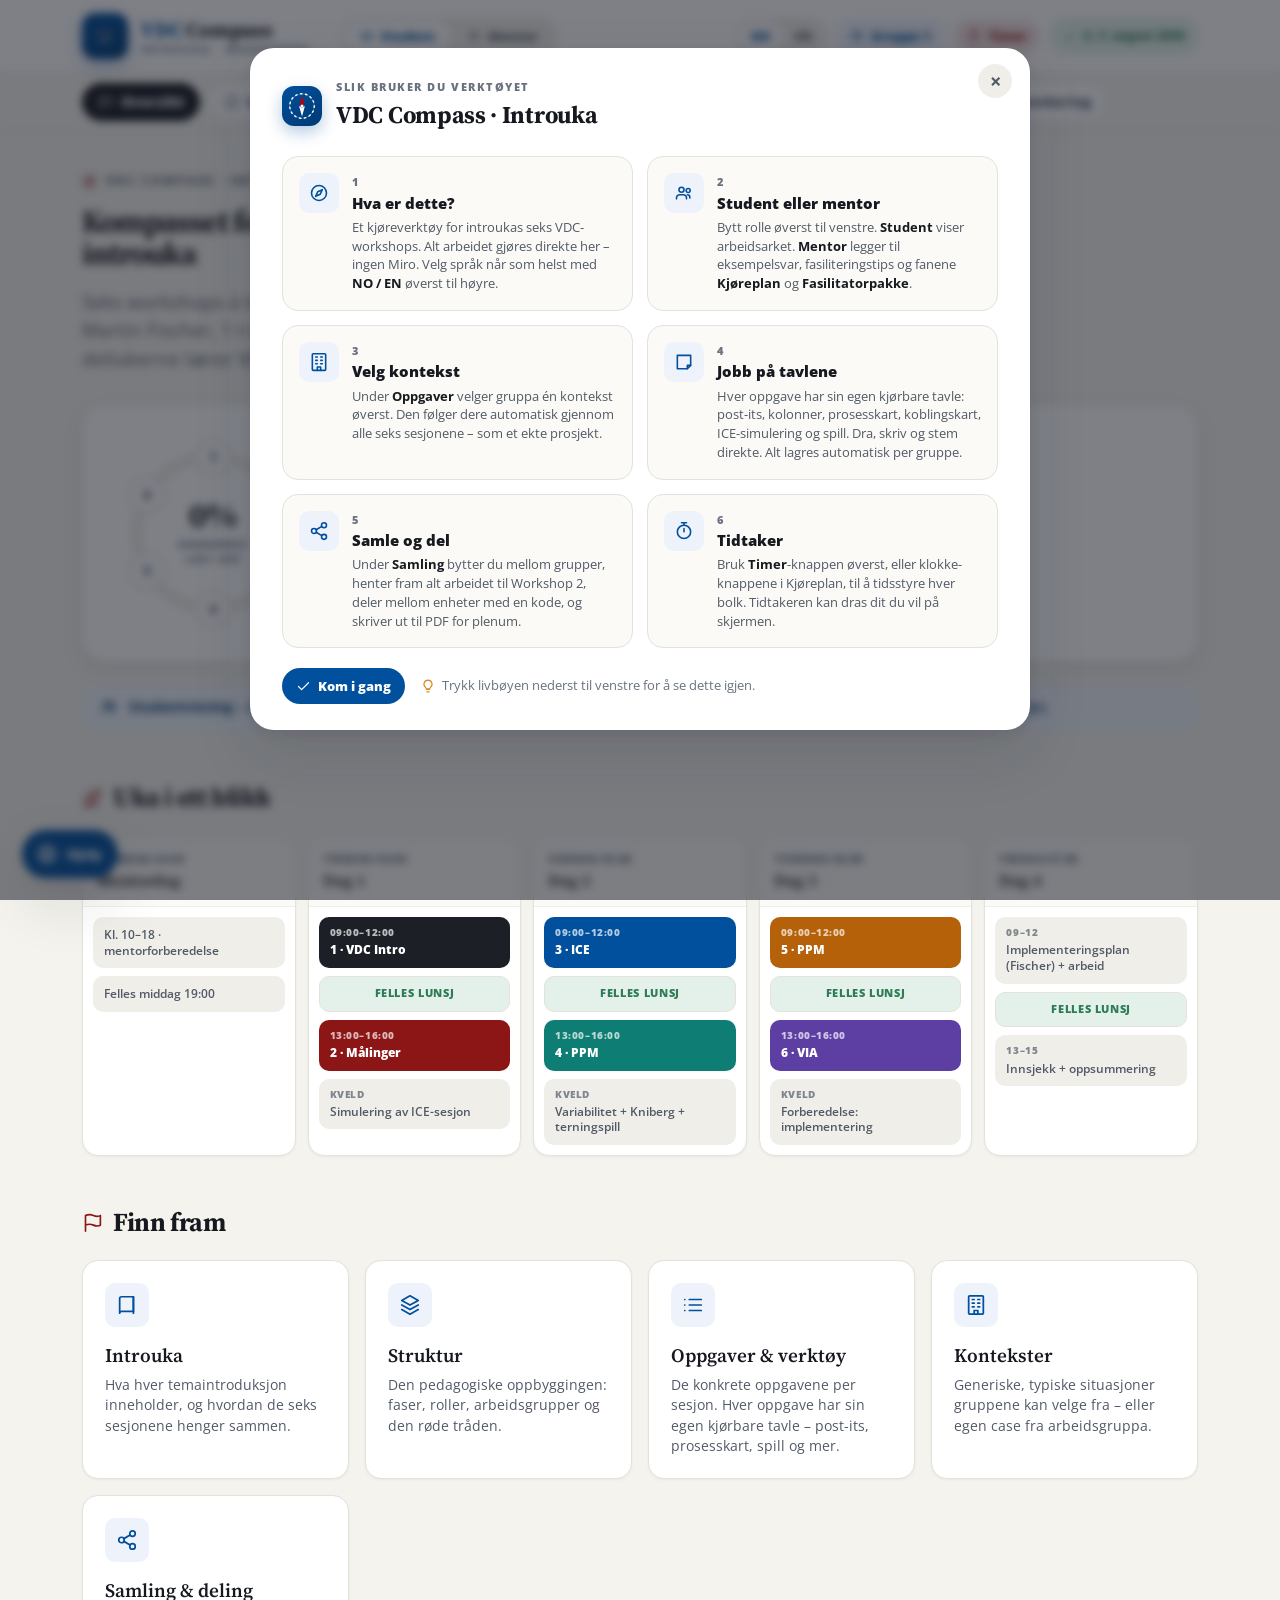
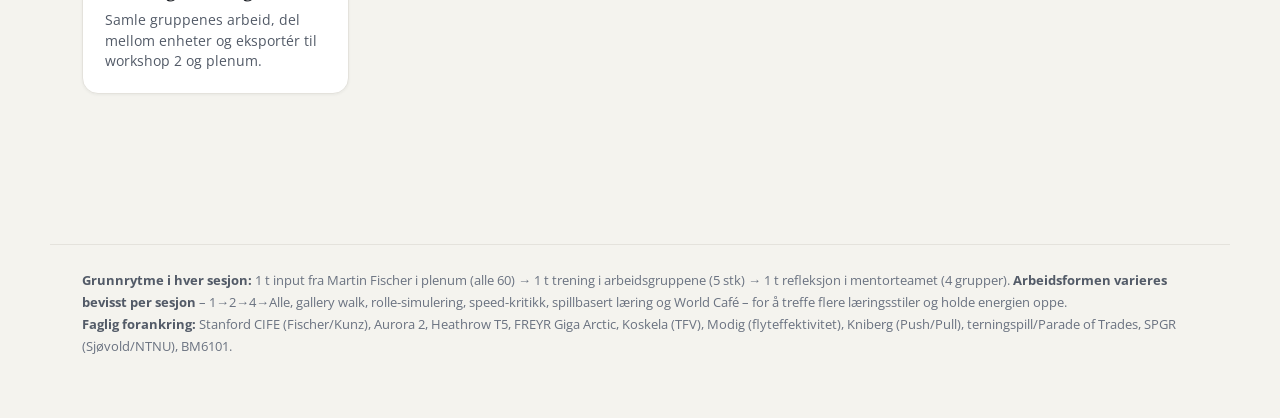
==== index.html @ f6011f7f "Add files via upload" ====
<!DOCTYPE html>
<html lang="no">
<head>
<meta charset="UTF-8">
<meta name="viewport" content="width=device-width, initial-scale=1.0">
<title>VDC Compass · Introuka – Workshops</title>
<link rel="preconnect" href="https://fonts.googleapis.com">
<link rel="preconnect" href="https://fonts.gstatic.com" crossorigin>
<link href="https://fonts.googleapis.com/css2?family=Source+Serif+4:opsz,wght@8..60,400;8..60,500;8..60,600;8..60,700&family=Open+Sans:wght@400;600;700;800&display=swap" rel="stylesheet">
<style>
:root{
  --ntnu:#00509E; --ntnu-dark:#003a73; --ntnu-soft:#eef3fb; --ntnu-line:#cfdaf1;
  --cardinal:#8C1515; --cardinal-dark:#631212; --red:#B1040E; --cardinal-soft:#f3e3e3; --cardinal-line:#e3cccc;
  --ink:#16191f; --ink-2:#525a67; --muted:#6a7280; --faint:#aab0bb;
  --bg:#f4f3ee; --card:#ffffff; --cloud:#fbfaf7; --line:#e4e2dc; --line-2:#efeee9; --hover:#f1efe9;
  --green:#2e7d57; --green-soft:#e3f1ea; --yellow:#d98a1f; --yellow-soft:#fbeed6;
  --d1:#6096d0; --d2:#ef8114; --d3:#3cbfbe; --d4:#f7d019; --d5:#b01b81; --d6:#482776;
  --serif:'Source Serif 4',Georgia,serif; --sans:'Open Sans',-apple-system,BlinkMacSystemFont,'Segoe UI',Roboto,sans-serif;
  --r:10px; --r-lg:16px; --r-xl:24px;
  --shadow:0 1px 3px rgba(28,31,38,.04),0 8px 24px rgba(28,31,38,.06);
  --shadow-sm:0 1px 3px rgba(28,31,38,.05);
  --shadow-lg:0 4px 12px rgba(28,31,38,.08),0 24px 60px rgba(28,31,38,.12);
  --ease:cubic-bezier(.22,.61,.36,1);
}
*{box-sizing:border-box;margin:0;padding:0}
html{background:#f4f3ee}
body{font-family:var(--sans);color:var(--ink);background:var(--bg);font-size:15.5px;line-height:1.6;-webkit-font-smoothing:antialiased}
body.noscroll{overflow:hidden}
svg{width:16px;height:16px;flex-shrink:0}
button{font-family:inherit;cursor:pointer;border:none;background:none}
button:focus-visible,a:focus-visible{outline:2.5px solid var(--ntnu);outline-offset:2px;border-radius:6px}
.tnum{font-variant-numeric:tabular-nums}

/* ---------- reveal motion ---------- */
.reveal{opacity:0;transform:translateY(16px);transition:opacity .6s var(--ease),transform .6s var(--ease)}
.reveal.in{opacity:1;transform:none}
@media(prefers-reduced-motion:reduce){.reveal{opacity:1;transform:none;transition:none}}

/* ---------- top bar ---------- */
.top{position:sticky;top:0;z-index:60;background:rgba(255,255,255,.9);backdrop-filter:blur(12px);border-bottom:1px solid var(--line)}
.top-in{max-width:1180px;margin:0 auto;padding:13px 32px;display:flex;align-items:center;gap:13px}
.cmark{width:46px;height:46px;border-radius:13px;background:linear-gradient(150deg,#00509E,#003a73);display:grid;place-items:center;flex-shrink:0;box-shadow:0 6px 16px rgba(0,80,158,.32)}
.cmark-svg .cmark-ring{transform-origin:24px 24px;animation:cring 32s linear infinite}
.cmark-svg .cmark-needle{transform-origin:24px 24px;animation:cneedle 7s var(--ease) infinite}
@keyframes cring{to{transform:rotate(360deg)}}
@keyframes cneedle{0%,100%{transform:rotate(-8deg)}50%{transform:rotate(8deg)}}
@media(prefers-reduced-motion:reduce){.cmark-svg *{animation:none!important}}
.nm{display:flex;flex-direction:column;line-height:1}
.nm .wm{font-family:var(--serif);font-size:21px;font-weight:700;letter-spacing:-.01em}
.nm .wm b{color:var(--ntnu)}
.nm small{font-family:var(--sans);font-size:10px;letter-spacing:2px;color:var(--muted);font-weight:800;margin-top:4px}
.rolesw{margin-left:18px;display:flex;background:var(--line-2);border-radius:999px;padding:3px}
.rolesw button{font-size:12.5px;font-weight:800;color:var(--ink-2);padding:8px 16px;border-radius:999px;display:flex;align-items:center;gap:7px;transition:.16s var(--ease)}
.rolesw button svg{width:14px;height:14px}
.rolesw button.on{background:var(--card);box-shadow:var(--shadow-sm)}
.rolesw button.on[data-r="student"]{color:var(--ntnu)}
.rolesw button.on[data-r="mentor"]{color:var(--cardinal)}
.topright{margin-left:auto;display:flex;align-items:center;gap:10px}
.gid{display:flex;align-items:center;gap:7px;font-size:12.5px;font-weight:800;color:var(--ntnu);background:var(--ntnu-soft);padding:8px 13px;border-radius:999px;cursor:pointer;transition:.15s}
.gid:hover{background:#e2ebf8}
.gid svg{width:14px;height:14px}
.tbtn{display:flex;align-items:center;gap:7px;font-size:12.5px;font-weight:800;color:var(--cardinal);background:var(--cardinal-soft);padding:8px 13px;border-radius:999px;transition:.15s}
.tbtn:hover{background:#efd9d9}
.tbtn svg{width:14px;height:14px}
.badge{display:flex;align-items:center;gap:7px;background:var(--green-soft);color:var(--green);font-size:12px;font-weight:800;padding:8px 13px;border-radius:999px}
.badge svg{width:13px;height:13px}
@media(max-width:760px){.nm small{display:none}.badge{display:none}}

.tabs{position:sticky;top:72px;z-index:55;background:rgba(244,243,238,.94);backdrop-filter:blur(8px);border-bottom:1px solid var(--line)}
.tabs-in{max-width:1180px;margin:0 auto;padding:10px 32px;display:flex;gap:8px;overflow-x:auto;scrollbar-width:none}
.tabs-in::-webkit-scrollbar{display:none}
.tab{flex-shrink:0;display:flex;align-items:center;gap:8px;padding:9px 15px;border-radius:999px;font-size:13.5px;font-weight:800;color:var(--ink-2);border:1.5px solid var(--line);background:var(--card);transition:.18s var(--ease);white-space:nowrap}
.tab svg{width:15px;height:15px}
.tab:hover{border-color:var(--ntnu-line);transform:translateY(-1px)}
.tab.on{background:var(--ink);color:#fff;border-color:var(--ink)}

.wrap{max-width:1180px;margin:0 auto;padding:40px 32px 110px}
.eyebrow{display:flex;align-items:center;gap:9px;font-size:11.5px;letter-spacing:.16em;font-weight:800;color:var(--muted);text-transform:uppercase;margin-bottom:16px}
.eyebrow svg{width:15px;height:15px;color:var(--cardinal)}
h1{font-family:var(--serif);font-size:clamp(2.4rem,1.3rem+3.4vw,3.9rem);font-weight:700;line-height:1.02;letter-spacing:-.03em;margin-bottom:16px}
.lead{font-size:18.5px;color:var(--ink-2);max-width:820px;line-height:1.55}
.lead b{color:var(--ink)}
h2.sec{font-family:var(--serif);font-size:26px;font-weight:700;letter-spacing:-.4px;margin:46px 0 16px;display:flex;align-items:center;gap:10px}
h2.sec svg{width:21px;height:21px;color:var(--cardinal)}

/* ---------- hero + journey compass ---------- */
.hero{position:relative}
.hero h1{margin-bottom:18px}
.journey-c{display:grid;grid-template-columns:200px 1fr;gap:32px;align-items:center;margin-top:30px;background:var(--card);border:1px solid var(--line);border-radius:var(--r-xl);padding:28px 30px;box-shadow:var(--shadow)}
.jc-ring{position:relative;width:200px;height:200px}
.jc-svg{width:200px;height:200px;transform:rotate(-90deg)}
.jc-track{fill:none;stroke:var(--line-2);stroke-width:6}
.jc-prog{fill:none;stroke:var(--green);stroke-width:6;stroke-linecap:round;transition:stroke-dashoffset 1s var(--ease)}
.jc-core{position:absolute;inset:0;display:grid;place-content:center;text-align:center}
.jc-pct{font-family:var(--serif);font-size:34px;font-weight:700;line-height:1;color:var(--ink)}
.jc-lbl{font-size:9.5px;font-weight:800;letter-spacing:.1em;text-transform:uppercase;color:var(--muted);margin-top:5px}
.jc-pt{position:absolute;width:38px;height:38px;border-radius:50%;transform:translate(-50%,-50%);background:var(--card);border:2.5px solid var(--line);display:grid;place-items:center;font-weight:800;font-size:14px;color:var(--muted);transition:.2s var(--ease)}
.jc-pt:hover{transform:translate(-50%,-50%) scale(1.12)}
.jc-pt.started{border-color:var(--cc);color:var(--cc)}
.jc-pt.done{background:var(--cc);border-color:var(--cc);color:#fff;box-shadow:0 4px 12px color-mix(in srgb,var(--cc) 40%,transparent)}
.jc-side .jc-h{font-family:var(--serif);font-size:21px;font-weight:700;margin-bottom:7px}
.jc-side p{font-size:14.5px;color:var(--ink-2);line-height:1.5;max-width:460px}
.jc-leg{display:flex;align-items:center;gap:8px;flex-wrap:wrap;margin-top:14px;font-size:12px;font-weight:700;color:var(--muted)}
.jc-leg .lg{width:13px;height:13px;border-radius:50%;border:2px solid var(--line);display:inline-block;margin-right:-2px}
.jc-leg .lg.done{background:var(--green);border-color:var(--green)}
.jc-leg .lg.started{border-color:var(--ntnu)}
@media(max-width:680px){.journey-c{grid-template-columns:1fr;justify-items:center;text-align:center}.jc-side p{margin:0 auto}.jc-leg{justify-content:center}}

/* ---------- role bar / week / dims (ported) ---------- */
.rolebar{display:flex;align-items:center;gap:11px;border-radius:var(--r-lg);padding:13px 18px;margin:22px 0 6px;font-size:13.5px;font-weight:600}
.rolebar.student{background:var(--ntnu-soft);color:var(--ntnu-dark)}
.rolebar.mentor{background:var(--cardinal-soft);color:var(--cardinal-dark)}
.rolebar svg{width:18px;height:18px;flex-shrink:0}
.week{display:grid;grid-template-columns:repeat(5,1fr);gap:12px;margin:18px 0 8px}
.day{background:var(--card);border:1px solid var(--line);border-radius:var(--r-lg);overflow:hidden;box-shadow:var(--shadow-sm);display:flex;flex-direction:column}
.day .dh{padding:12px 14px;border-bottom:1px solid var(--line-2);background:var(--cloud)}
.day .dh .dd{font-size:11px;font-weight:800;color:var(--muted);letter-spacing:.04em}
.day .dh .dn{font-family:var(--serif);font-size:16px;font-weight:600;margin-top:1px}
.day .slots{padding:10px;display:flex;flex-direction:column;gap:8px;flex:1}
.slot{border-radius:var(--r);padding:10px 11px;font-size:12px;font-weight:600;line-height:1.3;border:1px solid var(--line);background:#fff;color:var(--ink-2)}
.slot .st{font-size:9.5px;font-weight:800;letter-spacing:.06em;text-transform:uppercase;opacity:.7;margin-bottom:3px}
.slot.ws{cursor:pointer;color:#fff;border:none;transition:.18s var(--ease);font-weight:800}
.slot.ws:hover{transform:translateY(-3px) scale(1.02);box-shadow:var(--shadow)}
.slot.lunch{background:var(--green-soft);color:var(--green);text-align:center;font-weight:800;font-size:10.5px;letter-spacing:.06em}
.slot.muted2{background:var(--line-2);color:var(--ink-2);border:none}
.dims{display:grid;grid-template-columns:repeat(auto-fit,minmax(220px,1fr));gap:16px}
.dim{background:var(--card);border:1px solid var(--line);border-radius:var(--r-lg);padding:22px;box-shadow:var(--shadow-sm);cursor:pointer;transition:.18s var(--ease)}
.dim:hover{transform:translateY(-4px);box-shadow:var(--shadow);border-color:var(--ntnu-line)}
.dim .di{width:44px;height:44px;border-radius:var(--r);background:var(--ntnu-soft);color:var(--ntnu);display:grid;place-items:center;margin-bottom:13px;transition:.18s var(--ease)}
.dim:hover .di{transform:scale(1.08) rotate(-4deg)}
.dim .di svg{width:22px;height:22px}
.dim h3{font-family:var(--serif);font-size:19px;font-weight:600;margin-bottom:5px}
.dim p{font-size:13.5px;color:var(--ink-2);line-height:1.5}

/* ---------- session pills ---------- */
.subnav{display:flex;gap:8px;flex-wrap:wrap;margin:18px 0 26px}
.spill{display:flex;align-items:center;gap:8px;padding:9px 14px;border-radius:999px;font-size:13px;font-weight:800;border:1.5px solid var(--line);background:var(--card);color:var(--ink-2);transition:.16s var(--ease)}
.spill:hover{transform:translateY(-2px);border-color:var(--ntnu-line)}
.spill .d{width:9px;height:9px;border-radius:50%}
.spill.on{color:#fff;border-color:transparent}

/* ---------- anatomy / phases ---------- */
.anat{background:var(--card);border:1px solid var(--line);border-radius:var(--r-xl);padding:26px 28px;box-shadow:var(--shadow-sm);margin-top:14px}
.anat h3{font-family:var(--serif);font-size:21px;font-weight:700;margin-bottom:4px}
.anat .sub{font-size:14px;color:var(--ink-2);margin-bottom:22px}
.phases{display:grid;grid-template-columns:repeat(3,1fr);gap:16px}
.phase{border-radius:var(--r-lg);padding:18px;border:1px solid var(--line);transition:.18s var(--ease)}
.phase:hover{transform:translateY(-3px);box-shadow:var(--shadow)}
.phase.p1{background:#fbf7f7;border-color:var(--cardinal-soft)} .phase.p2{background:var(--ntnu-soft);border-color:var(--ntnu-line)} .phase.p3{background:var(--green-soft);border-color:#c4e3d3}
.phase .pi{width:40px;height:40px;border-radius:var(--r);display:grid;place-items:center;color:#fff;margin-bottom:12px}
.phase.p1 .pi{background:var(--cardinal)} .phase.p2 .pi{background:var(--ntnu)} .phase.p3 .pi{background:var(--green)}
.phase .pi svg{width:20px;height:20px}
.phase .pt{font-size:10px;font-weight:800;letter-spacing:.1em;text-transform:uppercase;color:var(--muted)}
.phase h4{font-family:var(--serif);font-size:18px;font-weight:600;margin:2px 0 6px}
.phase p{font-size:13px;color:var(--ink-2);line-height:1.5}

/* ---------- generic block ---------- */
.block{background:var(--card);border:1px solid var(--line);border-radius:var(--r-lg);box-shadow:var(--shadow-sm);margin:16px 0;overflow:hidden}
.block.full{overflow:visible}
.bh{display:flex;align-items:center;gap:13px;padding:16px 22px;border-bottom:1px solid var(--line-2);flex-wrap:wrap}
.bh .bi{width:40px;height:40px;border-radius:var(--r);display:grid;place-items:center;color:#fff;flex-shrink:0}
.bh .bi svg{width:20px;height:20px}
.bh .bhtxt{flex:1;min-width:0}
.bh .phase-lbl{font-size:10.5px;font-weight:800;letter-spacing:.1em;text-transform:uppercase;color:var(--muted)}
.bh h3{font-family:var(--serif);font-size:19px;font-weight:600}
.bh .time{margin-left:auto;font-size:12.5px;font-weight:800;color:var(--ink-2);background:var(--line-2);padding:7px 13px;border-radius:999px;white-space:normal;flex-shrink:0}
.bb{padding:22px}
.bb h5{font-size:13px;font-weight:800;color:var(--ink);text-transform:uppercase;letter-spacing:.04em;margin:18px 0 8px;display:flex;align-items:center;gap:7px}
.bb h5:first-child{margin-top:0}
.bb h5 svg{width:14px;height:14px;color:var(--cardinal)}
.bb p{font-size:14.5px;color:var(--ink-2);margin:6px 0}
.bb ul{list-style:none;margin:6px 0}
.bb li{font-size:14.5px;color:var(--ink-2);padding:6px 0 6px 26px;position:relative;line-height:1.5}
.bb li::before{content:"";position:absolute;left:4px;top:13px;width:7px;height:7px;border-radius:50%;background:var(--ntnu-line)}
.bb li.chk::before{content:"✓";left:2px;top:5px;width:auto;height:auto;background:none;color:var(--green);font-weight:800;font-size:13px}
.bb li.q::before{content:"?";left:2px;top:5px;width:auto;height:auto;background:none;color:var(--cardinal);font-weight:800;font-size:13px}
.goal{display:flex;gap:14px;border-radius:var(--r-lg);padding:18px 22px;margin:18px 0;color:#fff}
.goal .gi{flex-shrink:0;width:24px;height:24px}
.goal .gl{font-size:11px;font-weight:800;letter-spacing:.12em;text-transform:uppercase;opacity:.85;color:#fff}
.goal p{font-size:16px;font-weight:600;line-height:1.45;margin-top:3px;color:#fff !important}
.awareness{background:var(--cloud);border:1px solid var(--line);border-left:3px solid var(--green);border-radius:var(--r);padding:13px 15px;margin-top:14px;font-size:14px;color:var(--ink-2)}
.awareness b{color:var(--green)}
.awareness-big{padding:18px 20px;font-size:15px}
.awctrl{margin-top:13px}
.awbtn{display:inline-flex;align-items:center;gap:8px;font-size:13.5px;font-weight:800;padding:11px 18px;border-radius:999px;background:var(--ink);color:#fff;transition:.18s var(--ease)}
.awbtn svg{width:16px;height:16px}
.awbtn:hover{transform:translateY(-2px);box-shadow:var(--shadow)}
.awbtn.on{background:var(--green)}
.takeaway{display:flex;gap:15px;align-items:center;background:var(--ink);color:#fff;border-radius:var(--r-lg);padding:18px 22px;margin:18px 0}
.takeaway .ti{width:44px;height:44px;border-radius:50%;background:rgba(255,255,255,.15);display:grid;place-items:center;flex-shrink:0}
.takeaway .ti svg{width:22px;height:22px}
.takeaway .tl{font-size:10.5px;font-weight:800;letter-spacing:.12em;text-transform:uppercase;opacity:.7}
.takeaway p{font-size:15.5px;font-weight:600;margin-top:2px}

/* ---------- oppgave cards ---------- */
.wsh{font-size:13px;font-weight:800;text-transform:uppercase;letter-spacing:.04em;color:var(--ink);margin:30px 0 14px;display:flex;align-items:center;gap:8px}
.wsh svg{color:var(--cardinal)}
.wsh-sub{font-weight:700;color:var(--muted);text-transform:none;letter-spacing:0;font-size:12.5px}
.opg{border:1px solid var(--line);border-radius:var(--r-lg);margin:14px 0;overflow:hidden;background:var(--card);box-shadow:var(--shadow-sm)}
.opg .oh{display:flex;gap:13px;align-items:flex-start;padding:18px 20px}
.opg .oh>.on{width:32px;height:32px;border-radius:9px;display:grid;place-items:center;color:#fff;font-family:var(--serif);font-weight:700;font-size:16px;flex-shrink:0}
.opg .oq{font-size:15.5px;color:var(--ink);font-weight:600;line-height:1.5}
.otype{display:inline-flex;align-items:center;gap:6px;font-size:10px;font-weight:800;letter-spacing:.06em;text-transform:uppercase;padding:4px 9px;border-radius:6px;margin-bottom:7px}
.otype.praktisk{background:var(--green-soft);color:var(--green)}
.otype.refleksjon{background:var(--ntnu-soft);color:var(--ntnu)}
.otype.analyse{background:var(--cardinal-soft);color:var(--cardinal)}
.how{margin:0 20px 14px;font-size:13.5px;color:var(--ink-2);background:var(--cloud);border:1px solid var(--line);border-radius:var(--r);padding:11px 14px;line-height:1.5}
.how b{color:var(--ink)}
.ctx-chip{display:inline-flex;align-items:center;gap:6px;font-size:11px;font-weight:800;color:var(--ntnu);background:var(--ntnu-soft);padding:4px 11px;border-radius:999px;margin:0 0 9px}
.ctx-chip svg{width:12px;height:12px}
.svar{margin:0 20px 16px;background:var(--green-soft);border:1px solid #c4e3d3;border-radius:var(--r);padding:13px 15px}
.svar .sl{display:flex;align-items:center;gap:7px;font-size:10.5px;font-weight:800;letter-spacing:.06em;text-transform:uppercase;color:var(--green);margin-bottom:7px}
.svar .sl svg{width:14px;height:14px}
.svar p,.svar li{font-size:13.5px;color:var(--ink-2);line-height:1.5}
.svar ul{list-style:none;margin:4px 0}
.svar li{padding:3px 0 3px 16px;position:relative}
.svar li::before{content:"–";position:absolute;left:0;color:var(--green);font-weight:700}
.afield{margin:0 20px 16px}
.afield .al{font-size:11px;font-weight:800;color:var(--muted);text-transform:uppercase;letter-spacing:.04em;margin-bottom:6px;display:flex;align-items:center;gap:6px}
.afield .al svg{width:13px;height:13px;color:var(--ntnu)}
.afield textarea{width:100%;min-height:64px;border:1.5px solid var(--line);border-radius:var(--r);padding:11px 13px;font-family:inherit;font-size:14px;color:var(--ink);background:#fffdf6;resize:vertical;line-height:1.5}
.afield textarea:focus{outline:none;border-color:var(--ntnu);background:#fff}

/* ---------- context selector ---------- */
.ctxbar{background:var(--card);border:1px solid var(--line);border-radius:var(--r-lg);padding:18px 20px;box-shadow:var(--shadow-sm);margin:8px 0 18px}
.ctxbar .cth{display:flex;align-items:center;gap:9px;font-weight:800;font-size:15px;margin-bottom:11px}
.ctxbar .cth svg{color:var(--ntnu)}
.ctxrow{display:flex;gap:10px;flex-wrap:wrap;align-items:center}
.ctxrow select,.ctxrow input{border:1.5px solid var(--line);border-radius:999px;padding:10px 16px;font-family:inherit;font-size:14px;color:var(--ink);background:#fff;font-weight:600;min-width:240px}
.ctxrow select:focus,.ctxrow input:focus{outline:none;border-color:var(--ntnu)}
.ctx-chosen{margin-top:13px;background:var(--ntnu-soft);border:1px solid var(--ntnu-line);border-radius:var(--r);padding:13px 15px;font-size:14px;color:var(--ink-2);line-height:1.5}
.ctx-chosen b{color:var(--ntnu-dark)}
.ctx-chosen .ct-tags{display:flex;gap:7px;margin-top:6px}
.ctx-chosen .ct-tags span{font-size:10.5px;font-weight:800;text-transform:uppercase;letter-spacing:.04em;padding:3px 9px;border-radius:6px;background:#fff;color:var(--ntnu)}
.ctx-none{font-size:13px;color:var(--muted);margin-top:11px}

/* ====================================================
   TOOL WRAP + BOARDS
   ==================================================== */
.toolwrap{margin:0 20px 18px;border:1.5px solid var(--line);border-radius:var(--r-lg);overflow:hidden;background:linear-gradient(180deg,#fff,#fcfbf8)}
.toolwrap.full{position:fixed;inset:16px;z-index:200;margin:0;box-shadow:var(--shadow-lg);display:flex;flex-direction:column;background:#fff}
.toolwrap.full .tool-stage{flex:1;overflow:auto}
.tool-head{display:flex;align-items:center;gap:10px;padding:11px 14px;background:var(--cloud);border-bottom:1px solid var(--line)}
.tool-title{display:flex;align-items:center;gap:8px;font-weight:800;font-size:14px}
.tool-title svg{width:16px;height:16px;color:var(--ntnu)}
.tool-kind{display:inline-flex;align-items:center;gap:5px;font-size:10px;font-weight:800;letter-spacing:.04em;text-transform:uppercase;color:var(--ink-2);background:var(--line-2);padding:4px 9px;border-radius:6px}
.tool-kind svg{width:12px;height:12px}
.tool-shared{display:inline-flex;align-items:center;gap:5px;font-size:10px;font-weight:800;color:var(--ntnu);background:var(--ntnu-soft);padding:4px 9px;border-radius:6px}
.tool-shared svg{width:11px;height:11px}
.tool-exp{margin-left:auto;width:32px;height:32px;border-radius:8px;background:#fff;border:1.5px solid var(--line);display:grid;place-items:center;color:var(--ink-2);transition:.15s}
.tool-exp+.tool-exp{margin-left:6px}
.tool-exp:hover{border-color:var(--ntnu-line);color:var(--ntnu)}
.tool-exp svg{width:15px;height:15px}
.tool-prompt{display:flex;gap:9px;padding:11px 16px;font-size:13px;color:var(--ink-2);background:#fffdf3;border-bottom:1px solid var(--line-2);line-height:1.45}
.tool-prompt svg{width:15px;height:15px;color:var(--yellow);flex-shrink:0;margin-top:1px}
.tool-stage{padding:14px}

/* shared board bar */
.bbar{display:flex;align-items:center;gap:8px;flex-wrap:wrap;margin-bottom:12px}
.bbtn{display:inline-flex;align-items:center;gap:7px;font-size:13px;font-weight:800;padding:9px 14px;border-radius:999px;background:var(--ntnu);color:#fff;transition:.16s var(--ease);text-decoration:none}
.bbtn:hover{background:var(--ntnu-dark);transform:translateY(-1px)}
.bbtn svg{width:15px;height:15px}
.bbtn.ghost{background:#fff;border:1.5px solid var(--line);color:var(--ink-2)}
.bbtn.ghost:hover{border-color:var(--ntnu-line);color:var(--ntnu);background:#fff}
.bbtn.band{background:#fff;border:1.5px solid var(--cc);color:var(--cc)}
.bbtn.band:hover{background:var(--cc);color:#fff}
.swrow{display:flex;gap:7px;margin-left:4px}
.sw{width:24px;height:24px;border-radius:50%;border:2px solid #fff;box-shadow:0 0 0 1px var(--line);cursor:pointer;transition:.12s}
.sw:hover{transform:scale(1.12)}
.sw.on{box-shadow:0 0 0 2.5px var(--ink)}
.palh{font-size:12px;font-weight:800;color:var(--muted);text-transform:uppercase;letter-spacing:.04em}

/* free canvas */
.canvas{position:relative;height:400px;background:#eceae2;background-image:radial-gradient(rgba(0,0,0,.07) 1px,transparent 1px);background-size:22px 22px;border:1px solid var(--line);border-radius:var(--r);overflow:hidden;touch-action:none}
.canvas.voting{cursor:cell}
.chint{position:absolute;inset:0;display:grid;place-items:center;color:var(--muted);font-size:13.5px;text-align:center;padding:24px;pointer-events:none}
.pnote{position:absolute;width:150px;min-height:108px;border-radius:4px;box-shadow:0 6px 16px rgba(0,0,0,.16);transition:box-shadow .15s}
.pnote.dragging{box-shadow:0 14px 30px rgba(0,0,0,.26);z-index:50}
.pnote .ph{display:flex;align-items:center;gap:6px;padding:5px 8px;cursor:grab;color:rgba(0,0,0,.38)}
.pnote .ph:active{cursor:grabbing}
.pnote .grip{font-size:13px;letter-spacing:1px}
.pnote .vbadge{margin-left:auto;min-width:20px;height:20px;border-radius:999px;background:rgba(0,0,0,.12);display:grid;place-items:center;font-size:11px;font-weight:800;color:rgba(0,0,0,.6);padding:0 6px}
.pnote .del{cursor:pointer;font-size:16px;font-weight:800;line-height:1}
.pnote .del:hover{color:rgba(0,0,0,.8)}
.pnote .pt{padding:2px 12px 14px;min-height:66px;outline:none;font-size:13.5px;line-height:1.4;color:#2c2a1f;font-weight:600}

/* columns */
.cols{display:flex;gap:12px;overflow-x:auto;padding-bottom:6px;min-height:260px}
.col{flex:1;min-width:180px;background:var(--cloud);border:1px solid var(--line);border-radius:var(--r);display:flex;flex-direction:column}
.colh{display:flex;align-items:center;gap:8px;padding:11px 13px;border-bottom:2px solid var(--cc);border-radius:var(--r) var(--r) 0 0;background:#fff}
.colh .cdot{width:10px;height:10px;border-radius:50%;background:var(--cc);flex-shrink:0}
.colh .ctitle{flex:1;font-weight:800;font-size:14px;outline:none;color:var(--ink)}
.colh .coldel{cursor:pointer;color:var(--faint);font-weight:800;font-size:16px}
.colh .coldel:hover{color:var(--cardinal)}
.colbody{flex:1;padding:10px;display:flex;flex-direction:column;gap:8px;min-height:80px;transition:background .15s}
.colbody.over{background:color-mix(in srgb,var(--cc) 10%,transparent)}
.ccard{display:flex;align-items:flex-start;gap:6px;padding:9px 10px;border-radius:7px;box-shadow:0 2px 6px rgba(0,0,0,.1);font-size:13px;font-weight:600;color:#2c2a1f}
.ccard.lifting{opacity:.4}
.ccard .cgrip{cursor:grab;color:rgba(0,0,0,.35);font-size:12px;padding-top:1px}
.ccard .cct{flex:1;outline:none;line-height:1.35}
.ccard .cdel{cursor:pointer;color:rgba(0,0,0,.35);font-weight:800}
.ccard .cdel:hover{color:rgba(0,0,0,.7)}
.ghostcard{position:fixed;z-index:300;pointer-events:none;box-shadow:0 14px 30px rgba(0,0,0,.3);opacity:.95}
.cardadd{margin:0 10px 10px;display:flex;align-items:center;justify-content:center;gap:5px;font-size:12px;font-weight:800;color:var(--ink-2);background:#fff;border:1.5px dashed var(--line);border-radius:7px;padding:8px;transition:.14s}
.cardadd:hover{border-color:var(--cc);color:var(--cc)}
.cardadd svg{width:13px;height:13px}

/* table */
.tblwrap{overflow-x:auto}
.gtbl{width:100%;border-collapse:collapse;font-size:13.5px}
.gtbl th{background:var(--ink);color:#fff;font-weight:800;font-size:12px;text-transform:uppercase;letter-spacing:.04em;padding:10px 12px;text-align:left;border:1px solid var(--ink)}
.gtbl th.rx{width:34px}
.gtbl td{border:1px solid var(--line);padding:10px 12px;vertical-align:top;outline:none;min-width:90px}
.gtbl td[contenteditable]:focus{background:#fffdf3;box-shadow:inset 0 0 0 2px var(--ntnu)}
.gtbl td.lockcell{background:var(--cloud);font-weight:800;color:var(--ink)}
.gtbl td.rx{text-align:center}
.rowdel{cursor:pointer;color:var(--faint);font-weight:800}
.rowdel:hover{color:var(--cardinal)}

/* swimlanes */
.swlanes{border:1px solid var(--line);border-radius:var(--r);overflow:hidden}
.swlane{display:flex;border-bottom:1px solid var(--line-2);min-height:74px}
.swlane:last-child{border-bottom:none}
.swlabel{width:110px;flex-shrink:0;background:var(--cloud);border-right:1px solid var(--line);display:flex;align-items:center;padding:0 13px;font-weight:800;font-size:13px;color:var(--ink)}
.swtrack{flex:1;position:relative;background-image:linear-gradient(90deg,rgba(0,0,0,.025) 1px,transparent 1px);background-size:48px 48px;cursor:copy;min-width:340px}
.symbtn{display:inline-flex;align-items:center;gap:6px;font-size:12px;font-weight:700;padding:7px 11px;border-radius:8px;border:1.5px solid var(--line);background:#fff;color:var(--ink-2);transition:.14s}
.symbtn.on{border-color:var(--ink);color:var(--ink);background:var(--line-2)}
.symg{font-size:14px}
.sym-task{color:var(--ntnu)} .sym-queue{color:var(--yellow)} .sym-store{color:var(--green)}
.swsym{position:absolute;top:50%;transform:translateY(-50%);width:92px;min-height:46px;border-radius:7px;padding:6px 8px;background:#fff;box-shadow:0 3px 9px rgba(0,0,0,.13);border-left:4px solid var(--ntnu);cursor:grab;display:flex;flex-direction:column;gap:2px}
.swsym.dragging{cursor:grabbing;box-shadow:0 10px 22px rgba(0,0,0,.22);z-index:20}
.swsym.sym-task{border-left-color:var(--ntnu)} .swsym.sym-queue{border-left-color:var(--yellow);border-radius:7px 7px 7px 0} .swsym.sym-store{border-left-color:var(--green);border-radius:18px}
.swsym .swt{font-size:11.5px;font-weight:700;outline:none;color:var(--ink);line-height:1.25;min-height:14px}
.swsym .swt:empty:before{content:"skriv …";color:var(--faint)}
.swsym .swdel{position:absolute;top:-7px;right:-7px;width:18px;height:18px;border-radius:50%;background:#fff;box-shadow:0 1px 4px rgba(0,0,0,.2);display:grid;place-items:center;font-size:12px;font-weight:800;color:var(--ink-2);cursor:pointer}
.swsym .swdel:hover{color:var(--cardinal)}
.swhint{font-size:12.5px;color:var(--muted);margin-top:9px;text-align:center}

/* map */
.mapstage{position:relative;height:420px;background:#f3f1ea;background-image:radial-gradient(rgba(0,0,0,.06) 1px,transparent 1px);background-size:24px 24px;border:1px solid var(--line);border-radius:var(--r);overflow:hidden}
.mapstage.banded{background-image:none}
.mapsvg{position:absolute;inset:0;pointer-events:none}
.mapsvg .medge{pointer-events:stroke;cursor:pointer}
.maphint{position:absolute;left:0;right:0;top:46%;text-align:center;color:var(--muted);font-size:13px;padding:0 24px;pointer-events:none}
.bandrow{position:absolute;left:0;right:0;border-bottom:1px dashed var(--line);height:calc(100%/var(--bn));background:color-mix(in srgb,var(--cc) 6%,transparent)}
.bandrow:nth-child(1){top:0} .banded .bandrow{pointer-events:none}
.banded[style*="--bn:3"] .bandrow:nth-of-type(1){top:0}
.bandlbl{position:absolute;left:10px;top:8px;font-size:10.5px;font-weight:800;text-transform:uppercase;letter-spacing:.05em;color:var(--cc)}
.mnode{position:absolute;min-width:96px;max-width:150px;background:#fff;border:2px solid var(--ntnu);border-radius:999px;padding:8px 14px;box-shadow:0 4px 12px rgba(0,0,0,.12);cursor:grab;--cc:var(--ntnu)}
.mnode.dragging{cursor:grabbing;box-shadow:0 12px 26px rgba(0,0,0,.22);z-index:30}
.mnode.sel{box-shadow:0 0 0 3px color-mix(in srgb,var(--cc) 45%,transparent),0 4px 12px rgba(0,0,0,.12)}
.mnode .nt{outline:none;font-size:13px;font-weight:700;color:var(--ink);line-height:1.3;text-align:center;display:block;min-height:16px}
.mnode .nt:empty:before{content:"navn …";color:var(--faint);font-weight:600}
.mnode .ndel{position:absolute;top:-8px;right:-8px;width:19px;height:19px;border-radius:50%;background:#fff;box-shadow:0 1px 4px rgba(0,0,0,.22);display:grid;place-items:center;font-size:12px;font-weight:800;color:var(--ink-2);cursor:pointer}
.mnode .ndel:hover{color:var(--cardinal)}
.ecol{font-size:12px;font-weight:800;padding:6px 12px;border-radius:999px;border:1.5px solid var(--e);color:var(--e);background:#fff;display:inline-flex;align-items:center;gap:6px}
.ecol::before{content:"";width:14px;height:3px;border-radius:2px;background:var(--e)}
.ecol.on{background:var(--e);color:#fff}
.ecol.on::before{background:#fff}

/* scale */
.scalewrap{padding:8px 4px}
.scalerow{display:flex;gap:12px;align-items:flex-end;justify-content:center;min-height:160px}
.scalecol{display:flex;flex-direction:column;align-items:center;gap:8px;flex:1;max-width:90px}
.scalecol .dots{display:flex;flex-direction:column-reverse;gap:4px;align-items:center;min-height:90px;justify-content:flex-end;cursor:pointer}
.sdot{width:18px;height:18px;border-radius:50%;background:var(--ntnu);box-shadow:0 2px 5px rgba(0,80,158,.3);animation:pop .25s var(--ease)}
@keyframes pop{from{transform:scale(0)}to{transform:scale(1)}}
.scalebtn{width:46px;height:46px;border-radius:12px;border:1.5px solid var(--line);background:#fff;font-size:18px;font-weight:800;font-family:var(--serif);color:var(--ink);transition:.14s}
.scalebtn:hover{border-color:var(--ntnu);color:var(--ntnu);transform:translateY(-2px)}
.scalefoot{display:flex;align-items:center;justify-content:space-between;margin-top:14px;padding-top:12px;border-top:1px solid var(--line-2)}
.scaleavg{font-size:14px;color:var(--ink-2)} .scaleavg b{color:var(--ink);font-family:var(--serif)}

/* ice planner */
.iceflex{display:grid;grid-template-columns:1.3fr 1fr;gap:14px}
.icetable{position:relative;height:300px;background:#f3f1ea;border:1px solid var(--line);border-radius:var(--r);overflow:hidden}
.icetbl{position:absolute;left:50%;top:50%;transform:translate(-50%,-50%);width:150px;height:150px;border-radius:50%;background:linear-gradient(150deg,#fff,#eef3fb);border:2px solid var(--ntnu-line);display:grid;place-items:center;font-weight:800;color:var(--ntnu);box-shadow:inset 0 2px 10px rgba(0,0,0,.05)}
.icehint{position:absolute;left:0;right:0;bottom:12px;text-align:center;font-size:12px;color:var(--muted);pointer-events:none}
.placedrole{position:absolute;background:var(--ntnu);color:#fff;font-size:12px;font-weight:800;padding:7px 12px;border-radius:999px;cursor:grab;box-shadow:0 4px 10px rgba(0,80,158,.3);user-select:none}
.placedrole.floating{position:fixed;z-index:300;pointer-events:none}
.placedrole .prdel{margin-left:7px;cursor:pointer;opacity:.7}
.rolechip{display:inline-block;background:#fff;border:1.5px solid var(--ntnu-line);color:var(--ntnu);font-size:12px;font-weight:800;padding:6px 11px;border-radius:999px;cursor:grab;user-select:none;touch-action:none}
.rolechip:hover{background:var(--ntnu-soft)}
.icelists{display:flex;flex-direction:column;gap:12px}
.icelist{background:var(--cloud);border:1px solid var(--line);border-radius:var(--r);padding:12px 14px}
.icelh{display:flex;align-items:center;gap:7px;font-size:12px;font-weight:800;text-transform:uppercase;letter-spacing:.03em;color:var(--ink);margin-bottom:9px}
.icelh svg{width:14px;height:14px;color:var(--ntnu)}
.iceline{display:flex;align-items:flex-start;gap:8px;margin-bottom:6px}
.icebull{width:7px;height:7px;border-radius:50%;background:var(--ntnu-line);margin-top:8px;flex-shrink:0}
.icein{flex:1;outline:none;font-size:13.5px;color:var(--ink);border-bottom:1px dashed var(--line);padding:3px 0;min-height:18px}
.icein:empty:before{content:attr(data-ph);color:var(--faint)}
.icemore{margin-top:6px;font-size:12px;padding:6px 11px}
.icemore svg{width:12px;height:12px}
@media(max-width:680px){.iceflex{grid-template-columns:1fr}}

/* ====================================================
   GAMES
   ==================================================== */
.game{padding:2px}
.gbar{display:flex;align-items:center;gap:9px;flex-wrap:wrap;margin-bottom:14px}
.varToggle{display:inline-flex;align-items:center;gap:7px;font-size:12.5px;font-weight:700;color:var(--ink-2);margin-left:4px}
.dlesson{margin-top:14px;font-size:13px;color:var(--ink-2);background:var(--ntnu-soft);border-radius:var(--r);padding:12px 15px;line-height:1.5}
.dlesson b{color:var(--ntnu-dark)}

/* dice */
.dstations{display:flex;align-items:flex-end;gap:4px;overflow-x:auto;padding:12px 4px 4px;background:var(--cloud);border:1px solid var(--line);border-radius:var(--r)}
.dstation{display:flex;flex-direction:column;align-items:center;gap:7px;min-width:78px}
.dqueue{display:flex;flex-wrap:wrap-reverse;gap:2px;width:74px;min-height:46px;align-content:flex-end;justify-content:center}
.dtok{width:9px;height:9px;border-radius:2px;background:var(--d2);box-shadow:0 1px 2px rgba(0,0,0,.2)}
.dmore{font-size:10px;font-weight:800;color:var(--ink-2);align-self:flex-end}
.dsupply{font-size:10px;font-weight:800;color:var(--muted)}
.dbox{background:#fff;border:1.5px solid var(--line);border-radius:9px;padding:8px;width:70px;text-align:center}
.dlabel{font-size:10px;font-weight:800;color:var(--muted);text-transform:uppercase;letter-spacing:.03em;margin-bottom:5px}
.ddie{height:34px;display:grid;place-items:center}
.ddie.rolled .face{animation:dieroll .4s var(--ease)}
@keyframes dieroll{0%{transform:rotate(-30deg) scale(.6)}100%{transform:none}}
.face{width:32px;height:32px;background:#fff;border:1.5px solid var(--ink);border-radius:7px;display:grid;padding:4px;gap:1px}
.face i{width:5px;height:5px;border-radius:50%;background:var(--ink);align-self:center;justify-self:center}
.face.f1{grid-template-areas:'. . .' '. a .' '. . .'} .face.f1 i:nth-child(1){grid-area:a}
.face.f2{grid-template-columns:1fr 1fr} .face.f3{grid-template-columns:1fr 1fr 1fr}
.face.f4,.face.f6{grid-template-columns:1fr 1fr} .face.f5{grid-template-columns:1fr 1fr 1fr}
.darrow{color:var(--faint);font-size:18px;font-weight:800;align-self:center;padding-bottom:34px}
.dfinish{display:flex;flex-direction:column;align-items:center;gap:6px;background:var(--green-soft);border:1.5px solid #c4e3d3;border-radius:9px;padding:10px;min-width:64px;align-self:center}
.dfin-n{font-family:var(--serif);font-size:24px;font-weight:700;color:var(--green)}
.dstats{display:grid;grid-template-columns:repeat(4,1fr);gap:10px;margin-top:14px}
.dstat{background:#fff;border:1px solid var(--line);border-radius:var(--r);padding:13px;text-align:center;font-size:11px;font-weight:700;color:var(--muted);text-transform:uppercase;letter-spacing:.03em}
.dstat .dk{display:block;font-family:var(--serif);font-size:26px;font-weight:700;color:var(--ink);margin-bottom:3px}
.dchart{margin-top:12px;background:var(--cloud);border:1px solid var(--line);border-radius:var(--r);padding:12px 14px}
.chlbl{font-size:11px;font-weight:800;text-transform:uppercase;letter-spacing:.03em;color:var(--muted);margin-bottom:8px}
.chbars{display:flex;align-items:flex-end;gap:3px;height:74px}
.chbar{flex:1;min-width:5px;background:linear-gradient(180deg,var(--d2),#d97316);border-radius:3px 3px 0 0;transition:height .3s var(--ease)}

/* push pull */
.pplane{display:grid;grid-template-columns:1fr 1fr;gap:12px}
.ppmode{border:1.5px solid var(--line);border-radius:var(--r);padding:13px;background:var(--cloud)}
.ppmode.push{border-color:var(--cardinal-line)} .ppmode.pull{border-color:#c4e3d3}
.ppmh{font-size:12.5px;font-weight:800;margin-bottom:12px}
.ppmode.push .ppmh{color:var(--cardinal)} .ppmode.pull .ppmh{color:var(--green)}
.ppstations{display:flex;align-items:flex-end;gap:3px;min-height:170px}
.ppstation{display:flex;flex-direction:column;align-items:center;gap:6px;flex:1}
.ppbufwrap{display:flex;align-items:flex-end;height:150px}
.ppbuf{width:30px;background:linear-gradient(180deg,#7fa8d6,var(--ntnu));border-radius:4px 4px 0 0;display:flex;align-items:flex-start;justify-content:center;transition:height .25s var(--ease);position:relative}
.ppbuf.hot{background:linear-gradient(180deg,#d98a8a,var(--cardinal))}
.ppn{font-size:10px;font-weight:800;color:#fff;margin-top:2px}
.pplabel{font-size:10px;font-weight:800;color:var(--muted)}
.pparrow{color:var(--faint);align-self:center;padding-bottom:18px}
.ppfinish{display:flex;flex-direction:column;align-items:center;gap:4px;align-self:flex-end;background:#fff;border:1.5px solid var(--line);border-radius:8px;padding:8px 10px}
.ppfin-n{font-family:var(--serif);font-size:22px;font-weight:700;color:var(--green)}
.ppres{display:flex;gap:8px;flex-wrap:wrap;margin-top:11px}
.ppr{font-size:12px;font-weight:700;color:var(--ink-2);background:#fff;border:1px solid var(--line);border-radius:8px;padding:6px 10px}
.ppr b{font-family:var(--serif);font-size:15px;color:var(--ink)}
.ppr.hot{background:var(--cardinal-soft);border-color:var(--cardinal-line);color:var(--cardinal-dark)}
.ppr.hot b{color:var(--cardinal)}
.ppr.cool{background:var(--green-soft);border-color:#c4e3d3;color:var(--green)}
.ppr.cool b{color:var(--green)}
@media(max-width:680px){.pplane{grid-template-columns:1fr}.dstats{grid-template-columns:1fr 1fr}}

/* countdown */
.timertool{display:flex;gap:18px;align-items:center;flex-wrap:wrap}
.cdhost{display:flex;flex-direction:column;align-items:center;gap:10px}
.cd{position:relative;width:120px;height:120px}
.cdring{width:120px;height:120px;transform:rotate(-90deg)}
.cdbg{fill:none;stroke:var(--line-2);stroke-width:8}
.cdfg{fill:none;stroke:var(--ntnu);stroke-width:8;stroke-linecap:round;transition:stroke-dashoffset 1s linear}
.cdfg.low{stroke:var(--red)}
.cdtime{position:absolute;inset:0;display:grid;place-items:center;font-family:var(--serif);font-size:30px;font-weight:700;font-variant-numeric:tabular-nums}
.cd.done .cdtime{color:var(--red);animation:flash 1s infinite}
@keyframes flash{50%{opacity:.3}}
.cdctrl{display:flex;align-items:center;gap:8px;flex-wrap:wrap;justify-content:center}
.cdpresets{display:flex;gap:5px}
.cdpreset{font-size:11.5px;font-weight:800;padding:6px 10px;border-radius:999px;border:1.5px solid var(--line);background:#fff;color:var(--ink-2)}
.cdpreset:hover{border-color:var(--ntnu);color:var(--ntnu)}
.livenote{width:100%;min-height:80px;border:1.5px solid var(--line);border-radius:var(--r);padding:11px 13px;font-family:inherit;font-size:14px;background:#fffdf6;resize:vertical}
.livenote:focus{outline:none;border-color:var(--ntnu);background:#fff}

/* holding tray (cross-task carry) */
.holdtray{border:1.5px dashed var(--ntnu-line);border-radius:var(--r);background:var(--ntnu-soft);padding:10px 12px;margin-bottom:12px}
.htlabel{display:flex;align-items:center;gap:7px;font-size:11px;font-weight:800;text-transform:uppercase;letter-spacing:.04em;color:var(--ntnu);margin-bottom:8px}
.htlabel svg{width:14px;height:14px}
.htlabel .htsub{font-weight:600;text-transform:none;letter-spacing:0;color:var(--ink-2)}
.htbody{display:flex;flex-wrap:wrap;gap:8px;min-height:44px}
.htbody[data-empty="1"]::before{content:"Trykk «Hent …» over for å hente kortene hit.";font-size:12.5px;color:var(--muted);font-style:italic;padding:8px 2px}
.htbody.over{background:color-mix(in srgb,var(--ntnu) 12%,transparent);border-radius:6px}
.htbody .ccard{max-width:230px}

/* ICE simulation */
.icesim{padding:2px}
.isteps{display:flex;align-items:center;gap:2px;flex-wrap:wrap;margin-bottom:14px}
.istep{display:flex;align-items:center;gap:7px;padding:6px 10px;border-radius:999px;background:#fff;border:1.5px solid var(--line);color:var(--ink-2);transition:.15s}
.istep .isn{width:19px;height:19px;border-radius:50%;background:var(--line-2);color:var(--ink-2);font-size:11px;font-weight:800;display:grid;place-items:center}
.istep .isl{font-size:12px;font-weight:800}
.istep.on{border-color:var(--ntnu);background:var(--ntnu-soft)}
.istep.on .isn{background:var(--ntnu);color:#fff}
.istep.done{border-color:#c4e3d3}.istep.done .isn{background:var(--green);color:#fff}
.istep.done .isl{color:var(--green)}
.isarr{color:var(--faint);font-weight:800;font-size:14px}
.iphase{background:var(--cloud);border:1px solid var(--line);border-radius:var(--r-lg);padding:18px 20px}
.iphh{display:flex;align-items:center;gap:13px}
.iphi{width:42px;height:42px;border-radius:var(--r);background:var(--ntnu);color:#fff;display:grid;place-items:center;flex-shrink:0}
.iphi svg{width:21px;height:21px}
.iphlbl{font-size:10.5px;font-weight:800;letter-spacing:.1em;text-transform:uppercase;color:var(--muted)}
.iphh h4{font-family:var(--serif);font-size:21px;font-weight:700}
.iphtimer{margin-left:auto}
.iphtimer .cd{width:74px;height:74px}.iphtimer .cdring{width:74px;height:74px}.iphtimer .cdtime{font-size:18px}
.iphtimer .cdctrl{display:none}
.iphdesc{font-size:14px;color:var(--ink-2);margin-top:10px;line-height:1.5}
.irolerow{display:flex;flex-wrap:wrap;gap:8px}
.irole{font-size:12.5px;font-weight:800;padding:8px 14px;border-radius:999px;border:1.5px solid var(--line);background:#fff;color:var(--faint);text-decoration:line-through;transition:.14s}
.irole.on{border-color:var(--ntnu);background:var(--ntnu);color:#fff;text-decoration:none}
.irole.add{border-style:dashed;color:var(--ntnu);text-decoration:none;display:inline-flex;align-items:center;gap:5px}
.irole.add svg{width:13px;height:13px}
.isdec,.isbesl,.isansv,.irn{width:100%;border:1.5px solid var(--line);border-radius:var(--r);padding:11px 13px;font-family:inherit;font-size:14px;background:#fffdf6;resize:vertical;line-height:1.5;min-height:60px}
.isdec:focus,.isbesl:focus,.isansv:focus,.irn:focus{outline:none;border-color:var(--ntnu);background:#fff}
.inotes{display:grid;grid-template-columns:1fr 1fr;gap:12px;margin-top:14px}
.inote .inh{font-size:12px;font-weight:800;color:var(--ntnu);margin-bottom:6px}
.inote .irn{min-height:54px}
.inputrev{display:flex;flex-direction:column;gap:6px;margin-top:6px}
.irev{font-size:13px;color:var(--ink-2);background:var(--ntnu-soft);border-radius:8px;padding:8px 12px;line-height:1.45}
.irev b{color:var(--ntnu-dark)}
.irev.muted{background:var(--line-2);color:var(--muted);font-style:italic}
.isumm-grid{display:grid;grid-template-columns:1fr 1fr;gap:12px;margin-top:6px}
.isumm-card{background:#fff;border:1px solid var(--line);border-radius:var(--r);padding:14px}
.isumm-card .al{margin-bottom:7px}
.isumm-card p{font-size:14px;color:var(--ink);line-height:1.5}
.isumm .muted{color:var(--muted);font-style:italic}
.latency{margin-top:14px;background:var(--ink);color:#fff;border-radius:var(--r-lg);padding:18px 20px}
.latency .al{color:rgba(255,255,255,.85)}
.latrow{display:grid;grid-template-columns:200px 1fr;gap:14px;align-items:center;margin-bottom:10px}
.latlbl{font-size:13px;font-weight:800}
.latlbl span{display:block;font-size:11px;font-weight:600;color:rgba(255,255,255,.6);margin-top:2px}
.latbar{height:34px;border-radius:6px;background:rgba(255,255,255,.1);overflow:hidden}
.latbar span{display:flex;align-items:center;height:100%;padding:0 12px;font-size:12.5px;font-weight:800;color:#fff;border-radius:6px;white-space:nowrap}
.latbar.seq span{background:var(--cardinal)}
.latbar.ice span{background:var(--green)}
.latnote{display:flex;gap:8px;align-items:flex-start;font-size:12.5px;color:rgba(255,255,255,.85);margin-top:8px;line-height:1.45}
.latnote svg{width:15px;height:15px;color:var(--yellow);flex-shrink:0;margin-top:1px}
.inav{display:flex;justify-content:space-between;align-items:center;margin-top:16px}
@media(max-width:680px){.inotes,.isumm-grid{grid-template-columns:1fr}.latrow{grid-template-columns:1fr}}

/* run-of-show timer button */
.rtimer{display:inline-flex;align-items:center;gap:4px;margin-top:0;font-size:11px;font-weight:800;color:var(--ntnu);background:var(--ntnu-soft);padding:4px 9px;border-radius:999px;transition:.14s}
.rtimer svg{width:12px;height:12px}
.rtimer:hover{background:var(--ntnu);color:#fff}

/* ---------- run of show ---------- */
.run{margin:2px 0}
.rline{display:flex;gap:16px;padding:14px 0;border-bottom:1px solid var(--line-2)}
.rline:last-child{border-bottom:none}
.rtime{flex-shrink:0;width:112px;display:flex;flex-direction:column;align-items:flex-start;gap:5px}
.rtime .tm2{font-size:12.5px;font-weight:800;color:var(--ink);font-variant-numeric:tabular-nums}
.rtime .met{display:inline-block;font-size:9.5px;font-weight:800;color:var(--muted);text-transform:uppercase;letter-spacing:.05em;margin-top:0;background:var(--line-2);padding:3px 7px;border-radius:6px}
.rbody{flex:1;min-width:0}
.rbody h6{font-size:14.5px;font-weight:700;margin-bottom:3px;text-wrap:pretty}
.rbody p{font-size:13.5px;color:var(--ink-2);margin:0;line-height:1.5}
.rbody .ment{font-size:12.5px;color:var(--ntnu-dark);background:var(--ntnu-soft);border-radius:8px;padding:7px 11px;margin-top:8px;display:flex;gap:7px;align-items:flex-start}
.rbody .ment svg{width:14px;height:14px;flex-shrink:0;margin-top:2px;color:var(--ntnu)}

/* do/dont/watch */
.ddw{display:grid;grid-template-columns:1fr 1fr 1fr;gap:14px}
.ddw .ddcol{border-radius:var(--r-lg);padding:16px 17px;border:1px solid var(--line);min-width:0}
.ddw .ddcol.do{background:var(--green-soft);border-color:#c4e3d3} .ddw .ddcol.dont{background:#fdeeee;border-color:var(--cardinal-line)} .ddw .ddcol.watch{background:var(--ntnu-soft);border-color:var(--ntnu-line)}
.ddw .ch{display:flex;align-items:center;gap:7px;font-size:11.5px;font-weight:800;text-transform:uppercase;letter-spacing:.06em;margin-bottom:11px}
.ddw .ch svg{width:15px;height:15px}
.ddw .ddcol.do .ch{color:var(--green)} .ddw .ddcol.dont .ch{color:var(--cardinal)} .ddw .ddcol.watch .ch{color:var(--ntnu)}
.ddw ul{list-style:none}
.ddw li{font-size:13px;color:var(--ink-2);padding:5px 0 5px 19px;position:relative;line-height:1.45;text-wrap:pretty}
.ddw li::before{position:absolute;left:0;top:5px;font-weight:800;font-size:12px}
.ddw .do li::before{content:"✓";color:var(--green)} .ddw .dont li::before{content:"✕";color:var(--cardinal)} .ddw .watch li::before{content:"●";color:var(--ntnu);font-size:7px;top:9px}
.ddw .extra{margin-top:11px;padding-top:11px;border-top:1px dashed var(--line)}
.ddw .extra .et{font-size:10.5px;font-weight:800;text-transform:uppercase;letter-spacing:.05em;color:var(--ink);margin-bottom:6px}

/* facilitator + impl shared */
.sec2{margin-top:38px}
.sec2 .lbl{display:flex;align-items:center;gap:9px;font-size:11px;letter-spacing:.14em;font-weight:800;color:var(--cardinal);text-transform:uppercase;margin-bottom:10px}
.sec2 .lbl svg{width:15px;height:15px}
.sec2 h2{font-family:var(--serif);font-size:27px;font-weight:700;letter-spacing:-.4px;margin-bottom:6px}
.sec2 .s2sub{font-size:15px;color:var(--ink-2);max-width:800px;margin-bottom:18px}
.spgr{display:grid;grid-template-columns:1fr 1fr;gap:14px}
.fn{border-radius:var(--r-lg);padding:18px 20px;color:#fff}
.fn .fh{display:flex;align-items:center;gap:10px;font-family:var(--serif);font-size:18px;font-weight:600;margin-bottom:6px}
.fn .fh svg{width:20px;height:20px}
.fn p{font-size:13.5px;line-height:1.5;opacity:.95}
.cardgrid{display:grid;grid-template-columns:repeat(auto-fit,minmax(240px,1fr));gap:16px}
.mini{background:var(--card);border:1px solid var(--line);border-radius:var(--r-lg);padding:20px;box-shadow:var(--shadow-sm);transition:.18s var(--ease)}
.mini:hover{transform:translateY(-3px);box-shadow:var(--shadow)}
.mini .mi{width:40px;height:40px;border-radius:var(--r);background:var(--ntnu-soft);color:var(--ntnu);display:grid;place-items:center;margin-bottom:12px}
.mini .mi svg{width:20px;height:20px}
.mini h4{font-size:15px;font-weight:800;margin-bottom:5px}
.mini p{font-size:13.5px;color:var(--ink-2);line-height:1.5}
.journey{display:grid;grid-template-columns:repeat(3,1fr);gap:14px}
.jstep{background:var(--card);border:1px solid var(--line);border-radius:var(--r-lg);padding:20px;box-shadow:var(--shadow-sm);position:relative}
.jstep .jn{font-family:var(--serif);font-size:13px;font-weight:700;color:#fff;width:28px;height:28px;border-radius:50%;display:grid;place-items:center;margin-bottom:11px}
.jstep h4{font-family:var(--serif);font-size:17px;font-weight:600;margin-bottom:6px}
.jstep p{font-size:13px;color:var(--ink-2);line-height:1.5}
.route{display:flex;align-items:center;gap:10px;flex-wrap:wrap;margin-top:8px}
.route .rstep{padding:11px 17px;border-radius:999px;font-size:13.5px;font-weight:800;border:1.5px solid var(--line);background:var(--card);color:var(--ink-2)}
.route .rstep.now{background:var(--ntnu);border-color:var(--ntnu);color:#fff}
.route .rarr{color:var(--faint);font-weight:700}
.srcnote{font-size:12px;color:var(--muted);margin-top:10px}
.link-fk{font-size:13.5px;color:var(--ink-2);background:var(--ntnu-soft);border-radius:var(--r);padding:13px 16px;margin:16px 0;display:flex;gap:10px}
.link-fk svg{width:17px;height:17px;color:var(--ntnu);flex-shrink:0;margin-top:1px}
.link-fk b{color:var(--ntnu-dark)}

/* pedagogy format banner (kjøreplan) */
.fmtbanner{border:1.5px solid var(--line);border-left:4px solid var(--ac);border-radius:var(--r-lg);background:linear-gradient(180deg,#fff,#fcfbf8);padding:18px 20px;margin:16px 0}
.fmt-tag{display:flex;align-items:center;gap:8px;font-size:11px;font-weight:800;letter-spacing:.06em;text-transform:uppercase;color:var(--ac)}
.fmt-tag svg{width:15px;height:15px}
.fmt-vary{font-weight:700;letter-spacing:0;text-transform:none;color:var(--muted)}
.fmt-why{font-size:14px;color:var(--ink-2);line-height:1.55;margin:9px 0 14px}
.fmt-cols{display:grid;grid-template-columns:1fr 1fr;gap:12px}
.fmt-c{background:var(--cloud);border:1px solid var(--line);border-radius:var(--r);padding:13px 15px}
.fmt-ph{display:flex;align-items:center;gap:7px;font-size:10.5px;font-weight:800;letter-spacing:.05em;text-transform:uppercase;color:var(--muted);margin-bottom:6px}
.fmt-ph svg{width:13px;height:13px;color:var(--ac)}
.fmt-c h4{font-family:var(--serif);font-size:19px;font-weight:700;color:var(--ink);margin-bottom:4px}
.fmt-c p{font-size:13px;color:var(--ink-2);line-height:1.5}

/* format chip (oppgaver) */
.fmtchip{display:flex;align-items:center;gap:9px;flex-wrap:wrap;border:1px solid var(--line);border-left:3px solid var(--ac);border-radius:var(--r);background:var(--cloud);padding:11px 15px;margin:8px 0 18px;font-size:13.5px;color:var(--ink-2)}
.fmtchip>span{flex:1 1 240px;min-width:0}
.fmtchip svg{width:16px;height:16px;color:var(--ac);flex-shrink:0}
.fmtchip b{color:var(--ink)}
.fmtchip-link{margin-left:auto;font-size:12.5px;font-weight:800;color:var(--ntnu);white-space:nowrap;flex-shrink:0}
.fmtchip-link:hover{color:var(--ntnu-dark)}

/* six-formats list (struktur) */
.fmtlist{display:flex;flex-direction:column;gap:8px}
.fmtrow{display:flex;align-items:center;gap:14px;text-align:left;background:var(--card);border:1px solid var(--line);border-left:4px solid var(--ac);border-radius:var(--r);padding:13px 16px;transition:.16s var(--ease)}
.fmtrow:hover{transform:translateX(3px);box-shadow:var(--shadow-sm);border-color:var(--ac)}
.fmtrow-no{width:30px;height:30px;border-radius:8px;background:var(--ac);color:#fff;font-family:var(--serif);font-weight:700;font-size:16px;display:grid;place-items:center;flex-shrink:0}
.fmtrow-tema{font-weight:800;font-size:14.5px;flex:1;min-width:120px}
.fmtrow-meth{display:flex;align-items:center;gap:9px;flex-wrap:wrap;justify-content:flex-end}
.fmtrow-meth b{display:inline-flex;align-items:center;gap:6px;font-size:12.5px;font-weight:700;color:var(--ink-2);background:var(--cloud);border:1px solid var(--line);border-radius:999px;padding:5px 12px}
.fmtrow-meth b svg{width:13px;height:13px;color:var(--ac)}
.fmtrow-arr{color:var(--faint);font-weight:800}
@media(max-width:680px){.fmt-cols{grid-template-columns:1fr}.fmtrow{flex-wrap:wrap}.fmtrow-meth{justify-content:flex-start;width:100%}}

/* kontekster */
.kgrid{display:grid;grid-template-columns:repeat(auto-fill,minmax(280px,1fr));gap:16px;margin-top:10px}
.kcard{background:var(--card);border:1px solid var(--line);border-radius:var(--r-lg);padding:20px;box-shadow:var(--shadow-sm);border-top:4px solid var(--ntnu);transition:.18s var(--ease)}
.kcard:hover{transform:translateY(-3px);box-shadow:var(--shadow)}
.kcard .ktags{display:flex;gap:7px;flex-wrap:wrap;margin-bottom:10px}
.kcard .ktag{font-size:10.5px;font-weight:800;letter-spacing:.04em;text-transform:uppercase;padding:4px 9px;border-radius:6px;background:var(--ntnu-soft);color:var(--ntnu)}
.kcard .ktag.fase{background:var(--cloud);color:var(--ink-2)}
.kcard h4{font-family:var(--serif);font-size:18px;font-weight:600;margin-bottom:7px}
.kcard p{font-size:13.5px;color:var(--ink-2);line-height:1.5;margin:5px 0}
.kcard .chall{font-size:13px;color:var(--cardinal-dark);background:var(--cardinal-soft);border-radius:8px;padding:9px 11px;margin-top:10px}
.kcard.own{border-top-color:var(--cardinal);background:#fdfbfb}
.kcard.own h4{color:var(--cardinal)}

/* ---------- samling ---------- */
.grouprow{display:flex;gap:9px;flex-wrap:wrap;margin-bottom:16px}
.gchip{display:inline-flex;align-items:center;gap:7px;font-size:13px;font-weight:800;padding:9px 14px;border-radius:999px;border:1.5px solid var(--line);background:#fff;color:var(--ink-2);transition:.15s}
.gchip svg{width:14px;height:14px}
.gchip:hover{border-color:var(--ntnu-line)}
.gchip.on{background:var(--ntnu);border-color:var(--ntnu);color:#fff}
.gchip.add{border-style:dashed;color:var(--ntnu)}
.metaedit{display:flex;gap:12px;align-items:flex-end;flex-wrap:wrap;border-top:1px solid var(--line-2);padding-top:14px}
.metaedit label{display:flex;flex-direction:column;gap:5px;font-size:11px;font-weight:800;text-transform:uppercase;letter-spacing:.03em;color:var(--muted)}
.metaedit input{border:1.5px solid var(--line);border-radius:8px;padding:9px 12px;font-family:inherit;font-size:14px;font-weight:600;color:var(--ink)}
.metaedit input:focus{outline:none;border-color:var(--ntnu)}
.collect{display:grid;grid-template-columns:repeat(auto-fill,minmax(250px,1fr));gap:14px}
.ccard2{border:1px solid var(--line);border-radius:var(--r);background:var(--cloud);overflow:hidden}
.cc-head{padding:11px 13px;background:#fff;border-bottom:2px solid var(--cc);display:flex;flex-direction:column;gap:5px}
.cc-head b{font-size:14px;font-weight:800}
.cc-ctx{display:inline-flex;align-items:center;gap:5px;font-size:11.5px;font-weight:700;color:var(--ink-2)}
.cc-ctx svg{width:12px;height:12px;color:var(--ntnu)}
.cc-o{display:flex;gap:9px;padding:9px 13px;border-bottom:1px solid var(--line-2)}
.cc-on{width:22px;height:22px;border-radius:6px;background:var(--ink);color:#fff;font-weight:800;font-size:12px;display:grid;place-items:center;flex-shrink:0}
.cc-ans{font-size:13px;color:var(--ink);line-height:1.4}
.cc-cnt{display:inline-flex;align-items:center;gap:5px;font-size:11.5px;font-weight:700;color:var(--green);margin-top:4px}
.cc-cnt svg{width:12px;height:12px}
.cc-empty{padding:14px;font-size:12.5px;color:var(--muted);font-style:italic}
.sharegrid{display:grid;grid-template-columns:1fr 1fr;gap:18px;margin-top:8px}
.sharecol h5{font-size:13px;font-weight:800;display:flex;align-items:center;gap:7px;margin-bottom:10px}
.sharecol h5 svg{width:15px;height:15px;color:var(--ntnu)}
.sharebox{width:100%;height:90px;border:1.5px solid var(--line);border-radius:var(--r);padding:10px 12px;font-family:ui-monospace,Menlo,monospace;font-size:11px;resize:vertical;margin:8px 0;background:var(--cloud)}
.sharebox:focus{outline:none;border-color:var(--ntnu)}
.impmsg{font-size:12.5px;font-weight:700;margin-top:8px}
.impmsg.ok{color:var(--green)} .impmsg.err{color:var(--cardinal)}
@media(max-width:680px){.sharegrid{grid-template-columns:1fr}}

/* ---------- global timer dock ---------- */
.gtimer{position:fixed;right:24px;bottom:24px;z-index:150;width:200px;background:#fff;border:1px solid var(--line);border-radius:var(--r-lg);box-shadow:var(--shadow-lg);overflow:hidden;display:none}
.gt-head{display:flex;align-items:center;gap:7px;padding:9px 11px;background:var(--ink);color:#fff;cursor:move}
.gt-grip{opacity:.6;font-size:12px}
.gt-label{flex:1;font-size:12px;font-weight:800;white-space:nowrap;overflow:hidden;text-overflow:ellipsis}
.gt-min,.gt-close{width:22px;height:22px;border-radius:6px;color:#fff;font-size:15px;font-weight:800;display:grid;place-items:center}
.gt-min:hover,.gt-close:hover{background:rgba(255,255,255,.18)}
.gt-body{padding:14px;display:flex;flex-direction:column;align-items:center;gap:10px}
.gtimer.min .gt-body{display:none}
.gtimer .cd{width:96px;height:96px}.gtimer .cdring{width:96px;height:96px}.gtimer .cdtime{font-size:24px}

/* ---------- confetti + toast ---------- */
.confetti{position:fixed;inset:0;z-index:300;pointer-events:none;overflow:hidden}
.confetti i{position:absolute;top:32%;width:var(--w);height:calc(var(--w)*1.5);border-radius:2px;animation:conf var(--d) var(--ease) forwards}
@keyframes conf{to{transform:translate(var(--dx),var(--dy)) rotate(var(--r));opacity:0}}
.awtoast{position:fixed;left:50%;top:30%;transform:translateX(-50%);z-index:301;display:flex;align-items:center;gap:13px;background:var(--ink);color:#fff;padding:16px 22px;border-radius:var(--r-lg);box-shadow:var(--shadow-lg);animation:toastin .4s var(--ease)}
.awtoast.out{animation:toastout .6s var(--ease) forwards}
@keyframes toastin{from{opacity:0;transform:translateX(-50%) translateY(-14px) scale(.92)}}
@keyframes toastout{to{opacity:0;transform:translateX(-50%) translateY(-14px) scale(.92)}}
.awtoast b{display:block;font-family:var(--serif);font-size:17px}
.awtoast span{font-size:12.5px;opacity:.8}
.awtoast svg{width:30px;height:30px}

.foot{max-width:1180px;margin:40px auto 0;padding:24px 32px 60px;border-top:1px solid var(--line);font-size:13px;color:var(--muted);line-height:1.7}
.foot b{color:var(--ink-2)}

/* ================================================================
   GLOBAL TEXT-FIT SAFETY NET
   Guarantees text wraps and stays inside every box / card / pill /
   cell / frame, regardless of content length or viewport width.
   ================================================================ */
#view, #view *, .gt-body, .awtoast{min-width:0}
#view h1,#view h2,#view h3,#view h4,#view h5,#view h6,
#view p,#view li,#view span,#view a,#view div,#view td,#view th,
.lead,.oq,.how,.svar li,.svar p,.awareness,.takeaway p,.rbody p,.rbody h6,
.mini p,.mini h4,.dim p,.dim h3,.kcard p,.kcard h4,.kcard .chall,
.phase p,.jstep p,.fn p,.bb li,.bb p,.cc-ans,.iphdesc,.irev,.dlesson,
.tool-prompt,.ctx-chosen,.ment span,.rolebar span,.link-fk div{
  overflow-wrap:break-word;word-break:break-word;-webkit-hyphens:auto;hyphens:auto;
}
/* editable surfaces on the boards — break long words instead of spilling */
.pnote .pt,.ccard .cct,.mnode .nt,.swsym .swt,.icein,.placedrole,
.gtbl td,.gtbl th,.inote .irn,.isdec,.isbesl,.isansv{
  overflow-wrap:anywhere;word-break:break-word;
}
/* the map node is a pill — clip so descenders/long words never poke past the rounded corners */
.mnode{overflow:hidden}
.placedrole{max-width:160px;overflow-wrap:anywhere}
/* flex header rows: let the title shrink so siblings (time badge etc.) stay inside */
.bh h3,.oh .oq,.cc-head b,.iphh h4,.rbody,.icelh,.tool-title{min-width:0}
.bh,.oh,.cc-head,.iphh,.rline,.dim,.mini,.kcard{max-width:100%}
/* pills/badges that hold dynamic text wrap rather than overflow */
.spill,.tab,.gchip,.istep,.irole,.symbtn,.cdpreset,.ecol{white-space:normal}
.tool-head{flex-wrap:wrap}
.tool-title{flex:1 1 auto}
/* toolbar buttons must keep their text width and wrap, never shrink+clip */
.bbar>*,.isteps .istep,.irolerow .irole,.cdpresets .cdpreset,.swrow{flex-shrink:0}
.bbar .swrow{flex-shrink:1}

@media(max-width:1080px){.week{grid-template-columns:repeat(3,1fr)}}
@media(max-width:920px){.phases,.spgr,.journey{grid-template-columns:1fr}.ddw{grid-template-columns:1fr}.iceflex{grid-template-columns:1fr}.inotes,.isumm-grid{grid-template-columns:1fr}}
@media(max-width:760px){.week{grid-template-columns:1fr 1fr}.latrow{grid-template-columns:1fr}}
@media(max-width:600px){.week{grid-template-columns:1fr}.wrap,.top-in,.tabs-in{padding-left:18px;padding-right:18px}.collect{grid-template-columns:1fr}.isteps{gap:1px}.istep .isl{display:none}.isarr{display:none}}

/* ---------- language toggle + help buoy + help modal ---------- */
.langsw{display:flex;background:var(--line-2);border-radius:999px;padding:3px}
.langsw button{font-size:12px;font-weight:800;color:var(--ink-2);padding:7px 12px;border-radius:999px;transition:.16s var(--ease)}
.langsw button.on{background:var(--card);box-shadow:var(--shadow-sm);color:var(--ntnu)}
.helpbuoy{position:fixed;left:22px;bottom:22px;z-index:140;display:flex;align-items:center;gap:9px;height:48px;padding:0 17px 0 14px;border-radius:999px;background:var(--ntnu);color:#fff;box-shadow:var(--shadow-lg);font-weight:800;font-size:13px;transition:.18s var(--ease)}
.helpbuoy svg{width:22px;height:22px}
.helpbuoy:hover{transform:translateY(-2px) scale(1.03);background:var(--ntnu-dark)}
@media(max-width:600px){.helpbuoy{padding:0;width:48px;justify-content:center}.helpbuoy .hb-txt{display:none}}
.help-overlay{position:fixed;inset:0;z-index:200;background:rgba(20,25,35,.55);backdrop-filter:blur(4px);display:none;align-items:flex-start;justify-content:center;padding:48px 20px;overflow-y:auto}
.help-overlay.open{display:flex}
.help-card{position:relative;background:var(--card);border-radius:var(--r-xl);box-shadow:var(--shadow-lg);max-width:780px;width:100%;padding:30px 32px 26px;animation:helpin .35s var(--ease)}
@keyframes helpin{from{opacity:0;transform:translateY(16px) scale(.98)}}
.help-x{position:absolute;top:16px;right:18px;width:34px;height:34px;border-radius:50%;background:var(--line-2);font-size:20px;font-weight:700;color:var(--ink-2);display:grid;place-items:center;transition:.14s}
.help-x:hover{background:var(--hover);color:var(--ink)}
.help-head{display:flex;align-items:center;gap:14px;margin-bottom:22px}
.help-head svg{width:40px;height:40px;flex-shrink:0;background:linear-gradient(150deg,#00509E,#003a73);border-radius:12px;padding:6px;box-shadow:0 6px 16px rgba(0,80,158,.3)}
.help-eyebrow{font-size:11px;font-weight:800;letter-spacing:.14em;text-transform:uppercase;color:var(--muted)}
.help-head h2{font-family:var(--serif);font-size:24px;font-weight:700;letter-spacing:-.3px}
.help-grid{display:grid;grid-template-columns:1fr 1fr;gap:14px}
.help-step{display:flex;gap:13px;background:var(--cloud);border:1px solid var(--line);border-radius:var(--r-lg);padding:16px}
.help-ic{width:40px;height:40px;border-radius:var(--r);background:var(--ntnu-soft);color:var(--ntnu);display:grid;place-items:center;flex-shrink:0}
.help-ic svg{width:20px;height:20px}
.help-n{font-size:11px;font-weight:800;color:var(--muted);margin-bottom:1px}
.help-step h4{font-size:14.5px;font-weight:800;margin-bottom:4px}
.help-step p{font-size:12.5px;color:var(--ink-2);line-height:1.5}
.help-step b{color:var(--ink)}
.help-foot{display:flex;align-items:center;gap:16px;flex-wrap:wrap;margin-top:20px}
.help-tip{display:flex;align-items:center;gap:7px;font-size:12.5px;color:var(--muted)}
.help-tip svg{width:14px;height:14px;color:var(--yellow);flex-shrink:0}
@media(max-width:600px){.help-grid{grid-template-columns:1fr}.help-card{padding:24px 20px}}

/* ---------- print ---------- */
@media print{
  .top,.tabs,.gtimer,.tool-exp,.bbar,.cardadd,.rtimer,.awctrl,.confetti,.awtoast,.helpbuoy,.help-overlay{display:none!important}
  body{background:#fff}
  .wrap{padding:0}
  .block,.opg,.toolwrap,.ccard2{break-inside:avoid;box-shadow:none}
  .reveal{opacity:1!important;transform:none!important}
}
</style>
</head>
<body>

<div class="top"><div class="top-in">
  <div class="cmark" id="cmark"></div>
  <div class="nm"><div class="wm"><b>VDC</b> Compass</div><small id="brandSub">INTROUKA · WORKSHOPS</small></div>
  <div class="rolesw" id="rolesw">
    <button data-r="student" class="on" onclick="setRole('student')"><svg viewBox="0 0 24 24" fill="none" stroke="currentColor" stroke-width="1.9" stroke-linecap="round" stroke-linejoin="round"><path d="M22 10L12 5 2 10l10 5 10-5z"/><path d="M6 12v5c0 1 2.7 3 6 3s6-2 6-3v-5"/></svg><span id="roleStudent">Student</span></button>
    <button data-r="mentor" onclick="setRole('mentor')"><svg viewBox="0 0 24 24" fill="none" stroke="currentColor" stroke-width="1.9" stroke-linecap="round" stroke-linejoin="round"><path d="M12 3l2.6 5.3 5.9.9-4.2 4.1 1 5.8L12 16.9 6.7 19.2l1-5.8L3.5 9.2l5.9-.9z"/></svg><span id="roleMentor">Mentor</span></button>
  </div>
  <div class="topright">
    <div class="langsw" id="langsw">
      <button data-l="no" onclick="setLang('no')">NO</button>
      <button data-l="en" onclick="setLang('en')">EN</button>
    </div>
    <button class="gid" id="gid" onclick="go('samling')"></button>
    <button class="tbtn" onclick="openTimer(5, L('Tidtaker','Timer'))"><svg viewBox="0 0 24 24" fill="none" stroke="currentColor" stroke-width="1.9" stroke-linecap="round" stroke-linejoin="round"><circle cx="12" cy="13" r="8"/><path d="M12 13V9M9 2h6M12 5V2"/></svg><span id="timerBtnTxt">Timer</span></button>
    <div class="badge"><svg viewBox="0 0 24 24" fill="none" stroke="currentColor" stroke-width="2.2"><path d="M5 13l4 4L19 7"/></svg><span id="badgeDate">3.–7. august 2026</span></div>
  </div>
</div></div>
<div class="tabs"><div class="tabs-in" id="tabs"></div></div>
<div class="wrap" id="view"></div>
<div class="foot"><div id="footText">
  <b>Grunnrytme i hver sesjon:</b> 1 t input fra Martin Fischer i plenum (alle 60) → 1 t trening i arbeidsgruppene (5 stk) → 1 t refleksjon i mentorteamet (4 grupper). <b>Arbeidsformen varieres bevisst per sesjon</b> – 1→2→4→Alle, gallery walk, rolle-simulering, speed-kritikk, spillbasert læring og World Café – for å treffe flere læringsstiler og holde energien oppe.<br>
  <b>Faglig forankring:</b> Stanford CIFE (Fischer/Kunz), Aurora 2, Heathrow T5, FREYR Giga Arctic, Koskela (TFV), Modig (flyteffektivitet), Kniberg (Push/Pull), terningspill/Parade of Trades, SPGR (Sjøvold/NTNU), BM6101.
</div></div>

<button class="helpbuoy" onclick="openHelp()" aria-label="Hjelp / Help"><svg viewBox="0 0 24 24" fill="none" stroke="currentColor" stroke-width="1.9" stroke-linecap="round" stroke-linejoin="round"><circle cx="12" cy="12" r="9"/><circle cx="12" cy="12" r="3.4"/><path d="M12 3v5.6M12 15.4V21M3 12h5.6M15.4 12H21"/></svg><span id="helpBtnTxt" class="hb-txt">Hjelp</span></button>

<script src="app/data.js"></script>
<script src="app/pedagogy.js"></script>
<script src="app/icons.js"></script>
<script src="app/board.js"></script>
<script src="app/games.js"></script>
<script src="app/views.js"></script>
<script src="app/views2.js"></script>
<script>document.getElementById("cmark").innerHTML=COMPASS_MARK(34);</script>
<script src="app/core.js"></script>
</body>
</html>
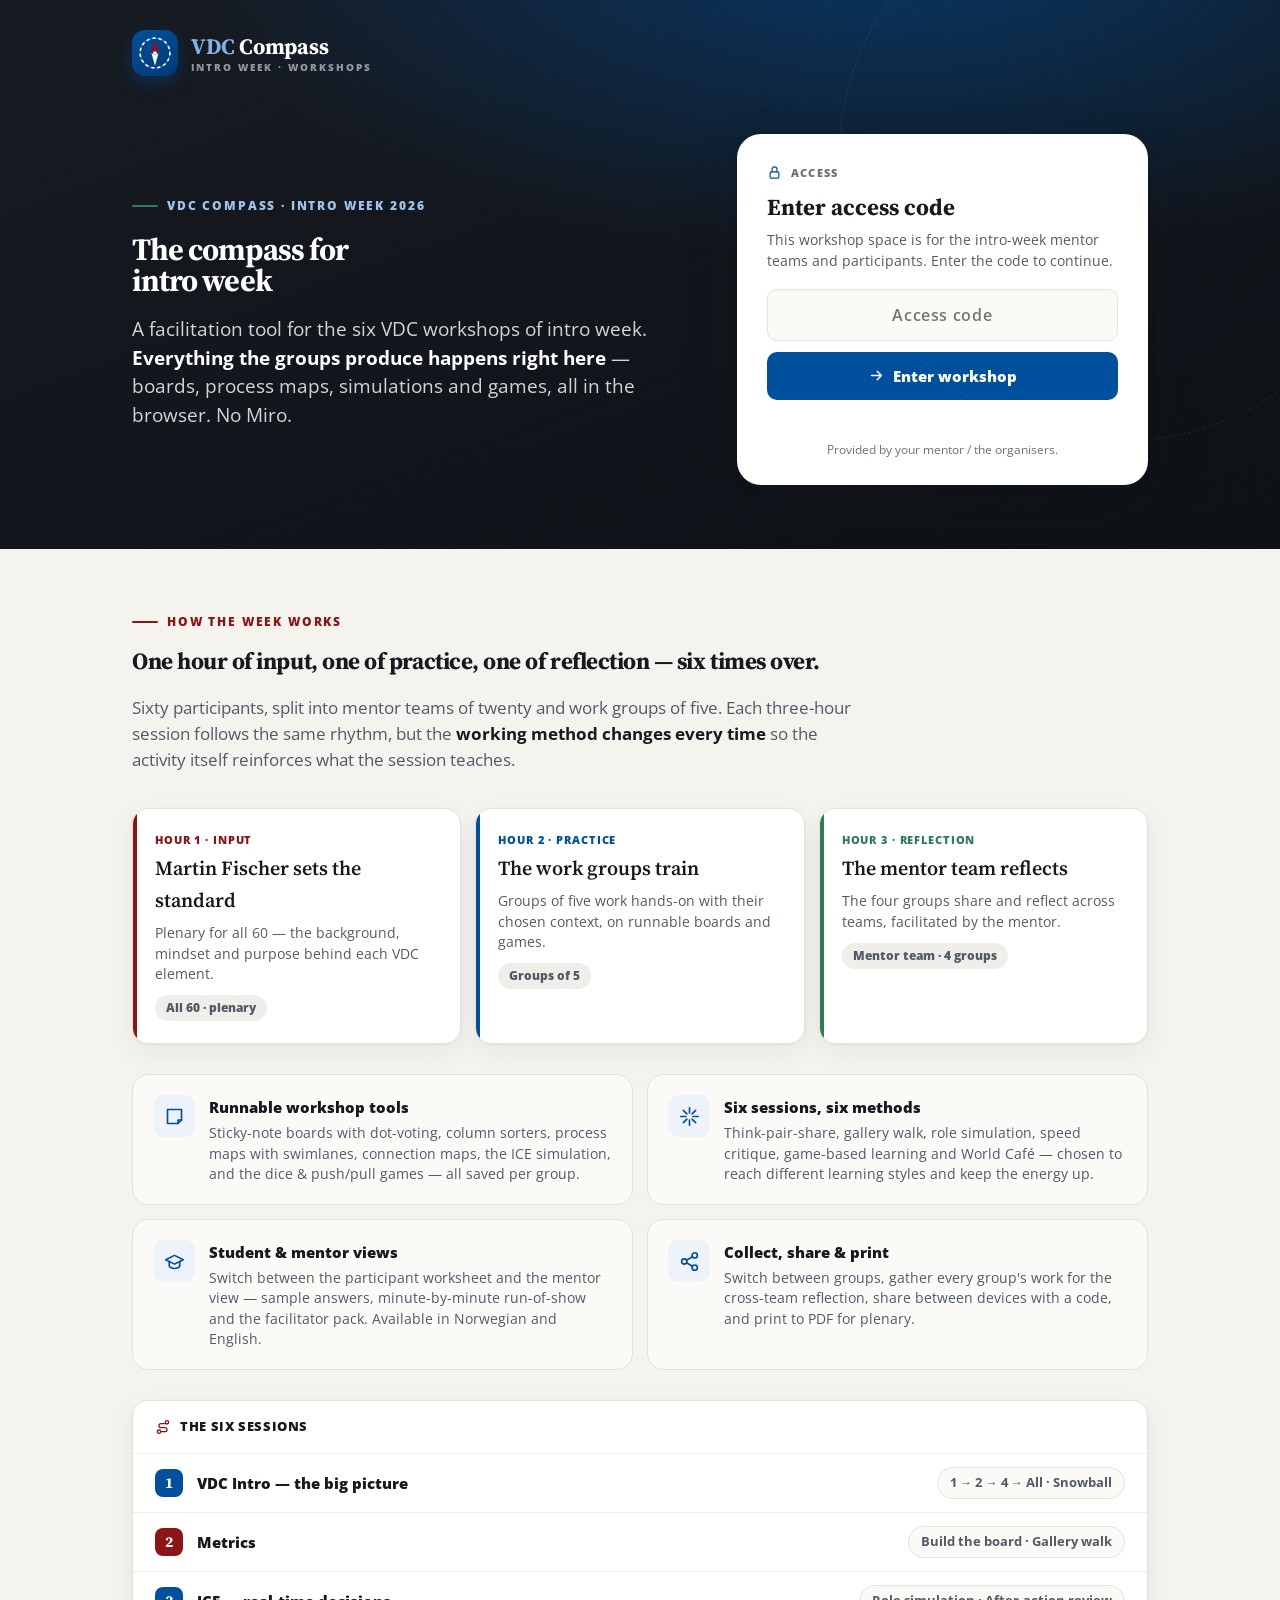
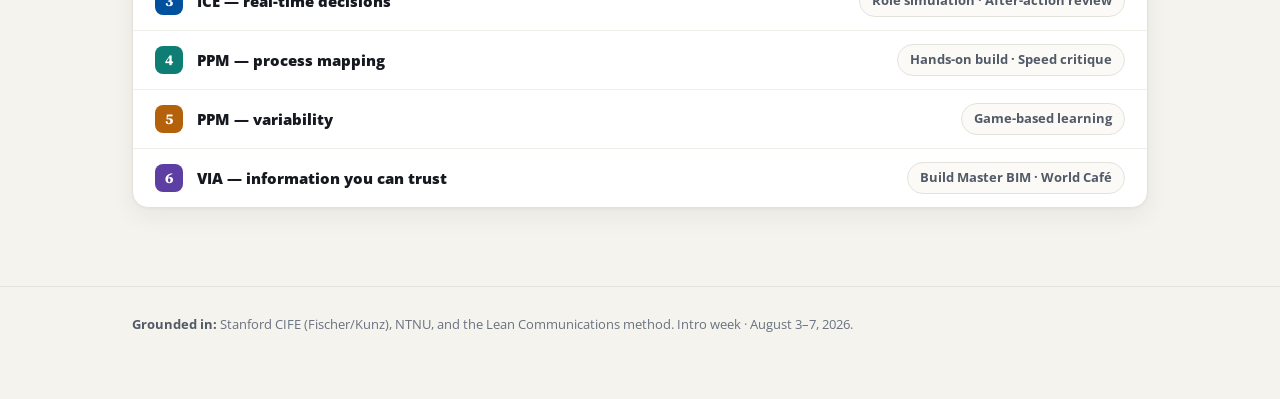
==== commit 5bed30e0: "Add files via upload" ====
--- a/index.html
+++ b/index.html
@@ -1,824 +1,237 @@
 <!DOCTYPE html>
-<html lang="no">
+<html lang="en">
 <head>
 <meta charset="UTF-8">
 <meta name="viewport" content="width=device-width, initial-scale=1.0">
-<title>VDC Compass · Introuka – Workshops</title>
+<title>VDC Compass · Intro Week — Workshops</title>
 <link rel="preconnect" href="https://fonts.googleapis.com">
 <link rel="preconnect" href="https://fonts.gstatic.com" crossorigin>
 <link href="https://fonts.googleapis.com/css2?family=Source+Serif+4:opsz,wght@8..60,400;8..60,500;8..60,600;8..60,700&family=Open+Sans:wght@400;600;700;800&display=swap" rel="stylesheet">
 <style>
 :root{
   --ntnu:#00509E; --ntnu-dark:#003a73; --ntnu-soft:#eef3fb; --ntnu-line:#cfdaf1;
-  --cardinal:#8C1515; --cardinal-dark:#631212; --red:#B1040E; --cardinal-soft:#f3e3e3; --cardinal-line:#e3cccc;
+  --cardinal:#8C1515; --red:#B1040E; --cardinal-soft:#f3e3e3;
   --ink:#16191f; --ink-2:#525a67; --muted:#6a7280; --faint:#aab0bb;
-  --bg:#f4f3ee; --card:#ffffff; --cloud:#fbfaf7; --line:#e4e2dc; --line-2:#efeee9; --hover:#f1efe9;
-  --green:#2e7d57; --green-soft:#e3f1ea; --yellow:#d98a1f; --yellow-soft:#fbeed6;
-  --d1:#6096d0; --d2:#ef8114; --d3:#3cbfbe; --d4:#f7d019; --d5:#b01b81; --d6:#482776;
+  --bg:#f4f3ee; --card:#ffffff; --cloud:#fbfaf7; --line:#e4e2dc; --line-2:#efeee9;
+  --green:#2e7d57; --green-soft:#e3f1ea; --yellow:#d98a1f;
   --serif:'Source Serif 4',Georgia,serif; --sans:'Open Sans',-apple-system,BlinkMacSystemFont,'Segoe UI',Roboto,sans-serif;
   --r:10px; --r-lg:16px; --r-xl:24px;
   --shadow:0 1px 3px rgba(28,31,38,.04),0 8px 24px rgba(28,31,38,.06);
-  --shadow-sm:0 1px 3px rgba(28,31,38,.05);
-  --shadow-lg:0 4px 12px rgba(28,31,38,.08),0 24px 60px rgba(28,31,38,.12);
+  --shadow-lg:0 4px 12px rgba(28,31,38,.08),0 24px 60px rgba(28,31,38,.14);
   --ease:cubic-bezier(.22,.61,.36,1);
 }
 *{box-sizing:border-box;margin:0;padding:0}
-html{background:#f4f3ee}
+html{background:var(--bg)}
 body{font-family:var(--sans);color:var(--ink);background:var(--bg);font-size:15.5px;line-height:1.6;-webkit-font-smoothing:antialiased}
-body.noscroll{overflow:hidden}
-svg{width:16px;height:16px;flex-shrink:0}
+svg{flex-shrink:0}
 button{font-family:inherit;cursor:pointer;border:none;background:none}
-button:focus-visible,a:focus-visible{outline:2.5px solid var(--ntnu);outline-offset:2px;border-radius:6px}
-.tnum{font-variant-numeric:tabular-nums}
-
-/* ---------- reveal motion ---------- */
-.reveal{opacity:0;transform:translateY(16px);transition:opacity .6s var(--ease),transform .6s var(--ease)}
-.reveal.in{opacity:1;transform:none}
-@media(prefers-reduced-motion:reduce){.reveal{opacity:1;transform:none;transition:none}}
-
-/* ---------- top bar ---------- */
-.top{position:sticky;top:0;z-index:60;background:rgba(255,255,255,.9);backdrop-filter:blur(12px);border-bottom:1px solid var(--line)}
-.top-in{max-width:1180px;margin:0 auto;padding:13px 32px;display:flex;align-items:center;gap:13px}
-.cmark{width:46px;height:46px;border-radius:13px;background:linear-gradient(150deg,#00509E,#003a73);display:grid;place-items:center;flex-shrink:0;box-shadow:0 6px 16px rgba(0,80,158,.32)}
-.cmark-svg .cmark-ring{transform-origin:24px 24px;animation:cring 32s linear infinite}
-.cmark-svg .cmark-needle{transform-origin:24px 24px;animation:cneedle 7s var(--ease) infinite}
-@keyframes cring{to{transform:rotate(360deg)}}
-@keyframes cneedle{0%,100%{transform:rotate(-8deg)}50%{transform:rotate(8deg)}}
-@media(prefers-reduced-motion:reduce){.cmark-svg *{animation:none!important}}
-.nm{display:flex;flex-direction:column;line-height:1}
-.nm .wm{font-family:var(--serif);font-size:21px;font-weight:700;letter-spacing:-.01em}
-.nm .wm b{color:var(--ntnu)}
-.nm small{font-family:var(--sans);font-size:10px;letter-spacing:2px;color:var(--muted);font-weight:800;margin-top:4px}
-.rolesw{margin-left:18px;display:flex;background:var(--line-2);border-radius:999px;padding:3px}
-.rolesw button{font-size:12.5px;font-weight:800;color:var(--ink-2);padding:8px 16px;border-radius:999px;display:flex;align-items:center;gap:7px;transition:.16s var(--ease)}
-.rolesw button svg{width:14px;height:14px}
-.rolesw button.on{background:var(--card);box-shadow:var(--shadow-sm)}
-.rolesw button.on[data-r="student"]{color:var(--ntnu)}
-.rolesw button.on[data-r="mentor"]{color:var(--cardinal)}
-.topright{margin-left:auto;display:flex;align-items:center;gap:10px}
-.gid{display:flex;align-items:center;gap:7px;font-size:12.5px;font-weight:800;color:var(--ntnu);background:var(--ntnu-soft);padding:8px 13px;border-radius:999px;cursor:pointer;transition:.15s}
-.gid:hover{background:#e2ebf8}
-.gid svg{width:14px;height:14px}
-.tbtn{display:flex;align-items:center;gap:7px;font-size:12.5px;font-weight:800;color:var(--cardinal);background:var(--cardinal-soft);padding:8px 13px;border-radius:999px;transition:.15s}
-.tbtn:hover{background:#efd9d9}
-.tbtn svg{width:14px;height:14px}
-.badge{display:flex;align-items:center;gap:7px;background:var(--green-soft);color:var(--green);font-size:12px;font-weight:800;padding:8px 13px;border-radius:999px}
-.badge svg{width:13px;height:13px}
-@media(max-width:760px){.nm small{display:none}.badge{display:none}}
-
-.tabs{position:sticky;top:72px;z-index:55;background:rgba(244,243,238,.94);backdrop-filter:blur(8px);border-bottom:1px solid var(--line)}
-.tabs-in{max-width:1180px;margin:0 auto;padding:10px 32px;display:flex;gap:8px;overflow-x:auto;scrollbar-width:none}
-.tabs-in::-webkit-scrollbar{display:none}
-.tab{flex-shrink:0;display:flex;align-items:center;gap:8px;padding:9px 15px;border-radius:999px;font-size:13.5px;font-weight:800;color:var(--ink-2);border:1.5px solid var(--line);background:var(--card);transition:.18s var(--ease);white-space:nowrap}
-.tab svg{width:15px;height:15px}
-.tab:hover{border-color:var(--ntnu-line);transform:translateY(-1px)}
-.tab.on{background:var(--ink);color:#fff;border-color:var(--ink)}
-
-.wrap{max-width:1180px;margin:0 auto;padding:40px 32px 110px}
-.eyebrow{display:flex;align-items:center;gap:9px;font-size:11.5px;letter-spacing:.16em;font-weight:800;color:var(--muted);text-transform:uppercase;margin-bottom:16px}
-.eyebrow svg{width:15px;height:15px;color:var(--cardinal)}
-h1{font-family:var(--serif);font-size:clamp(2.4rem,1.3rem+3.4vw,3.9rem);font-weight:700;line-height:1.02;letter-spacing:-.03em;margin-bottom:16px}
-.lead{font-size:18.5px;color:var(--ink-2);max-width:820px;line-height:1.55}
-.lead b{color:var(--ink)}
-h2.sec{font-family:var(--serif);font-size:26px;font-weight:700;letter-spacing:-.4px;margin:46px 0 16px;display:flex;align-items:center;gap:10px}
-h2.sec svg{width:21px;height:21px;color:var(--cardinal)}
-
-/* ---------- hero + journey compass ---------- */
-.hero{position:relative}
-.hero h1{margin-bottom:18px}
-.journey-c{display:grid;grid-template-columns:200px 1fr;gap:32px;align-items:center;margin-top:30px;background:var(--card);border:1px solid var(--line);border-radius:var(--r-xl);padding:28px 30px;box-shadow:var(--shadow)}
-.jc-ring{position:relative;width:200px;height:200px}
-.jc-svg{width:200px;height:200px;transform:rotate(-90deg)}
-.jc-track{fill:none;stroke:var(--line-2);stroke-width:6}
-.jc-prog{fill:none;stroke:var(--green);stroke-width:6;stroke-linecap:round;transition:stroke-dashoffset 1s var(--ease)}
-.jc-core{position:absolute;inset:0;display:grid;place-content:center;text-align:center}
-.jc-pct{font-family:var(--serif);font-size:34px;font-weight:700;line-height:1;color:var(--ink)}
-.jc-lbl{font-size:9.5px;font-weight:800;letter-spacing:.1em;text-transform:uppercase;color:var(--muted);margin-top:5px}
-.jc-pt{position:absolute;width:38px;height:38px;border-radius:50%;transform:translate(-50%,-50%);background:var(--card);border:2.5px solid var(--line);display:grid;place-items:center;font-weight:800;font-size:14px;color:var(--muted);transition:.2s var(--ease)}
-.jc-pt:hover{transform:translate(-50%,-50%) scale(1.12)}
-.jc-pt.started{border-color:var(--cc);color:var(--cc)}
-.jc-pt.done{background:var(--cc);border-color:var(--cc);color:#fff;box-shadow:0 4px 12px color-mix(in srgb,var(--cc) 40%,transparent)}
-.jc-side .jc-h{font-family:var(--serif);font-size:21px;font-weight:700;margin-bottom:7px}
-.jc-side p{font-size:14.5px;color:var(--ink-2);line-height:1.5;max-width:460px}
-.jc-leg{display:flex;align-items:center;gap:8px;flex-wrap:wrap;margin-top:14px;font-size:12px;font-weight:700;color:var(--muted)}
-.jc-leg .lg{width:13px;height:13px;border-radius:50%;border:2px solid var(--line);display:inline-block;margin-right:-2px}
-.jc-leg .lg.done{background:var(--green);border-color:var(--green)}
-.jc-leg .lg.started{border-color:var(--ntnu)}
-@media(max-width:680px){.journey-c{grid-template-columns:1fr;justify-items:center;text-align:center}.jc-side p{margin:0 auto}.jc-leg{justify-content:center}}
-
-/* ---------- role bar / week / dims (ported) ---------- */
-.rolebar{display:flex;align-items:center;gap:11px;border-radius:var(--r-lg);padding:13px 18px;margin:22px 0 6px;font-size:13.5px;font-weight:600}
-.rolebar.student{background:var(--ntnu-soft);color:var(--ntnu-dark)}
-.rolebar.mentor{background:var(--cardinal-soft);color:var(--cardinal-dark)}
-.rolebar svg{width:18px;height:18px;flex-shrink:0}
-.week{display:grid;grid-template-columns:repeat(5,1fr);gap:12px;margin:18px 0 8px}
-.day{background:var(--card);border:1px solid var(--line);border-radius:var(--r-lg);overflow:hidden;box-shadow:var(--shadow-sm);display:flex;flex-direction:column}
-.day .dh{padding:12px 14px;border-bottom:1px solid var(--line-2);background:var(--cloud)}
-.day .dh .dd{font-size:11px;font-weight:800;color:var(--muted);letter-spacing:.04em}
-.day .dh .dn{font-family:var(--serif);font-size:16px;font-weight:600;margin-top:1px}
-.day .slots{padding:10px;display:flex;flex-direction:column;gap:8px;flex:1}
-.slot{border-radius:var(--r);padding:10px 11px;font-size:12px;font-weight:600;line-height:1.3;border:1px solid var(--line);background:#fff;color:var(--ink-2)}
-.slot .st{font-size:9.5px;font-weight:800;letter-spacing:.06em;text-transform:uppercase;opacity:.7;margin-bottom:3px}
-.slot.ws{cursor:pointer;color:#fff;border:none;transition:.18s var(--ease);font-weight:800}
-.slot.ws:hover{transform:translateY(-3px) scale(1.02);box-shadow:var(--shadow)}
-.slot.lunch{background:var(--green-soft);color:var(--green);text-align:center;font-weight:800;font-size:10.5px;letter-spacing:.06em}
-.slot.muted2{background:var(--line-2);color:var(--ink-2);border:none}
-.dims{display:grid;grid-template-columns:repeat(auto-fit,minmax(220px,1fr));gap:16px}
-.dim{background:var(--card);border:1px solid var(--line);border-radius:var(--r-lg);padding:22px;box-shadow:var(--shadow-sm);cursor:pointer;transition:.18s var(--ease)}
-.dim:hover{transform:translateY(-4px);box-shadow:var(--shadow);border-color:var(--ntnu-line)}
-.dim .di{width:44px;height:44px;border-radius:var(--r);background:var(--ntnu-soft);color:var(--ntnu);display:grid;place-items:center;margin-bottom:13px;transition:.18s var(--ease)}
-.dim:hover .di{transform:scale(1.08) rotate(-4deg)}
-.dim .di svg{width:22px;height:22px}
-.dim h3{font-family:var(--serif);font-size:19px;font-weight:600;margin-bottom:5px}
-.dim p{font-size:13.5px;color:var(--ink-2);line-height:1.5}
-
-/* ---------- session pills ---------- */
-.subnav{display:flex;gap:8px;flex-wrap:wrap;margin:18px 0 26px}
-.spill{display:flex;align-items:center;gap:8px;padding:9px 14px;border-radius:999px;font-size:13px;font-weight:800;border:1.5px solid var(--line);background:var(--card);color:var(--ink-2);transition:.16s var(--ease)}
-.spill:hover{transform:translateY(-2px);border-color:var(--ntnu-line)}
-.spill .d{width:9px;height:9px;border-radius:50%}
-.spill.on{color:#fff;border-color:transparent}
-
-/* ---------- anatomy / phases ---------- */
-.anat{background:var(--card);border:1px solid var(--line);border-radius:var(--r-xl);padding:26px 28px;box-shadow:var(--shadow-sm);margin-top:14px}
-.anat h3{font-family:var(--serif);font-size:21px;font-weight:700;margin-bottom:4px}
-.anat .sub{font-size:14px;color:var(--ink-2);margin-bottom:22px}
-.phases{display:grid;grid-template-columns:repeat(3,1fr);gap:16px}
-.phase{border-radius:var(--r-lg);padding:18px;border:1px solid var(--line);transition:.18s var(--ease)}
-.phase:hover{transform:translateY(-3px);box-shadow:var(--shadow)}
-.phase.p1{background:#fbf7f7;border-color:var(--cardinal-soft)} .phase.p2{background:var(--ntnu-soft);border-color:var(--ntnu-line)} .phase.p3{background:var(--green-soft);border-color:#c4e3d3}
-.phase .pi{width:40px;height:40px;border-radius:var(--r);display:grid;place-items:center;color:#fff;margin-bottom:12px}
-.phase.p1 .pi{background:var(--cardinal)} .phase.p2 .pi{background:var(--ntnu)} .phase.p3 .pi{background:var(--green)}
-.phase .pi svg{width:20px;height:20px}
-.phase .pt{font-size:10px;font-weight:800;letter-spacing:.1em;text-transform:uppercase;color:var(--muted)}
-.phase h4{font-family:var(--serif);font-size:18px;font-weight:600;margin:2px 0 6px}
-.phase p{font-size:13px;color:var(--ink-2);line-height:1.5}
-
-/* ---------- generic block ---------- */
-.block{background:var(--card);border:1px solid var(--line);border-radius:var(--r-lg);box-shadow:var(--shadow-sm);margin:16px 0;overflow:hidden}
-.block.full{overflow:visible}
-.bh{display:flex;align-items:center;gap:13px;padding:16px 22px;border-bottom:1px solid var(--line-2);flex-wrap:wrap}
-.bh .bi{width:40px;height:40px;border-radius:var(--r);display:grid;place-items:center;color:#fff;flex-shrink:0}
-.bh .bi svg{width:20px;height:20px}
-.bh .bhtxt{flex:1;min-width:0}
-.bh .phase-lbl{font-size:10.5px;font-weight:800;letter-spacing:.1em;text-transform:uppercase;color:var(--muted)}
-.bh h3{font-family:var(--serif);font-size:19px;font-weight:600}
-.bh .time{margin-left:auto;font-size:12.5px;font-weight:800;color:var(--ink-2);background:var(--line-2);padding:7px 13px;border-radius:999px;white-space:normal;flex-shrink:0}
-.bb{padding:22px}
-.bb h5{font-size:13px;font-weight:800;color:var(--ink);text-transform:uppercase;letter-spacing:.04em;margin:18px 0 8px;display:flex;align-items:center;gap:7px}
-.bb h5:first-child{margin-top:0}
-.bb h5 svg{width:14px;height:14px;color:var(--cardinal)}
-.bb p{font-size:14.5px;color:var(--ink-2);margin:6px 0}
-.bb ul{list-style:none;margin:6px 0}
-.bb li{font-size:14.5px;color:var(--ink-2);padding:6px 0 6px 26px;position:relative;line-height:1.5}
-.bb li::before{content:"";position:absolute;left:4px;top:13px;width:7px;height:7px;border-radius:50%;background:var(--ntnu-line)}
-.bb li.chk::before{content:"✓";left:2px;top:5px;width:auto;height:auto;background:none;color:var(--green);font-weight:800;font-size:13px}
-.bb li.q::before{content:"?";left:2px;top:5px;width:auto;height:auto;background:none;color:var(--cardinal);font-weight:800;font-size:13px}
-.goal{display:flex;gap:14px;border-radius:var(--r-lg);padding:18px 22px;margin:18px 0;color:#fff}
-.goal .gi{flex-shrink:0;width:24px;height:24px}
-.goal .gl{font-size:11px;font-weight:800;letter-spacing:.12em;text-transform:uppercase;opacity:.85;color:#fff}
-.goal p{font-size:16px;font-weight:600;line-height:1.45;margin-top:3px;color:#fff !important}
-.awareness{background:var(--cloud);border:1px solid var(--line);border-left:3px solid var(--green);border-radius:var(--r);padding:13px 15px;margin-top:14px;font-size:14px;color:var(--ink-2)}
-.awareness b{color:var(--green)}
-.awareness-big{padding:18px 20px;font-size:15px}
-.awctrl{margin-top:13px}
-.awbtn{display:inline-flex;align-items:center;gap:8px;font-size:13.5px;font-weight:800;padding:11px 18px;border-radius:999px;background:var(--ink);color:#fff;transition:.18s var(--ease)}
-.awbtn svg{width:16px;height:16px}
-.awbtn:hover{transform:translateY(-2px);box-shadow:var(--shadow)}
-.awbtn.on{background:var(--green)}
-.takeaway{display:flex;gap:15px;align-items:center;background:var(--ink);color:#fff;border-radius:var(--r-lg);padding:18px 22px;margin:18px 0}
-.takeaway .ti{width:44px;height:44px;border-radius:50%;background:rgba(255,255,255,.15);display:grid;place-items:center;flex-shrink:0}
-.takeaway .ti svg{width:22px;height:22px}
-.takeaway .tl{font-size:10.5px;font-weight:800;letter-spacing:.12em;text-transform:uppercase;opacity:.7}
-.takeaway p{font-size:15.5px;font-weight:600;margin-top:2px}
-
-/* ---------- oppgave cards ---------- */
-.wsh{font-size:13px;font-weight:800;text-transform:uppercase;letter-spacing:.04em;color:var(--ink);margin:30px 0 14px;display:flex;align-items:center;gap:8px}
-.wsh svg{color:var(--cardinal)}
-.wsh-sub{font-weight:700;color:var(--muted);text-transform:none;letter-spacing:0;font-size:12.5px}
-.opg{border:1px solid var(--line);border-radius:var(--r-lg);margin:14px 0;overflow:hidden;background:var(--card);box-shadow:var(--shadow-sm)}
-.opg .oh{display:flex;gap:13px;align-items:flex-start;padding:18px 20px}
-.opg .oh>.on{width:32px;height:32px;border-radius:9px;display:grid;place-items:center;color:#fff;font-family:var(--serif);font-weight:700;font-size:16px;flex-shrink:0}
-.opg .oq{font-size:15.5px;color:var(--ink);font-weight:600;line-height:1.5}
-.otype{display:inline-flex;align-items:center;gap:6px;font-size:10px;font-weight:800;letter-spacing:.06em;text-transform:uppercase;padding:4px 9px;border-radius:6px;margin-bottom:7px}
-.otype.praktisk{background:var(--green-soft);color:var(--green)}
-.otype.refleksjon{background:var(--ntnu-soft);color:var(--ntnu)}
-.otype.analyse{background:var(--cardinal-soft);color:var(--cardinal)}
-.how{margin:0 20px 14px;font-size:13.5px;color:var(--ink-2);background:var(--cloud);border:1px solid var(--line);border-radius:var(--r);padding:11px 14px;line-height:1.5}
-.how b{color:var(--ink)}
-.ctx-chip{display:inline-flex;align-items:center;gap:6px;font-size:11px;font-weight:800;color:var(--ntnu);background:var(--ntnu-soft);padding:4px 11px;border-radius:999px;margin:0 0 9px}
-.ctx-chip svg{width:12px;height:12px}
-.svar{margin:0 20px 16px;background:var(--green-soft);border:1px solid #c4e3d3;border-radius:var(--r);padding:13px 15px}
-.svar .sl{display:flex;align-items:center;gap:7px;font-size:10.5px;font-weight:800;letter-spacing:.06em;text-transform:uppercase;color:var(--green);margin-bottom:7px}
-.svar .sl svg{width:14px;height:14px}
-.svar p,.svar li{font-size:13.5px;color:var(--ink-2);line-height:1.5}
-.svar ul{list-style:none;margin:4px 0}
-.svar li{padding:3px 0 3px 16px;position:relative}
-.svar li::before{content:"–";position:absolute;left:0;color:var(--green);font-weight:700}
-.afield{margin:0 20px 16px}
-.afield .al{font-size:11px;font-weight:800;color:var(--muted);text-transform:uppercase;letter-spacing:.04em;margin-bottom:6px;display:flex;align-items:center;gap:6px}
-.afield .al svg{width:13px;height:13px;color:var(--ntnu)}
-.afield textarea{width:100%;min-height:64px;border:1.5px solid var(--line);border-radius:var(--r);padding:11px 13px;font-family:inherit;font-size:14px;color:var(--ink);background:#fffdf6;resize:vertical;line-height:1.5}
-.afield textarea:focus{outline:none;border-color:var(--ntnu);background:#fff}
-
-/* ---------- context selector ---------- */
-.ctxbar{background:var(--card);border:1px solid var(--line);border-radius:var(--r-lg);padding:18px 20px;box-shadow:var(--shadow-sm);margin:8px 0 18px}
-.ctxbar .cth{display:flex;align-items:center;gap:9px;font-weight:800;font-size:15px;margin-bottom:11px}
-.ctxbar .cth svg{color:var(--ntnu)}
-.ctxrow{display:flex;gap:10px;flex-wrap:wrap;align-items:center}
-.ctxrow select,.ctxrow input{border:1.5px solid var(--line);border-radius:999px;padding:10px 16px;font-family:inherit;font-size:14px;color:var(--ink);background:#fff;font-weight:600;min-width:240px}
-.ctxrow select:focus,.ctxrow input:focus{outline:none;border-color:var(--ntnu)}
-.ctx-chosen{margin-top:13px;background:var(--ntnu-soft);border:1px solid var(--ntnu-line);border-radius:var(--r);padding:13px 15px;font-size:14px;color:var(--ink-2);line-height:1.5}
-.ctx-chosen b{color:var(--ntnu-dark)}
-.ctx-chosen .ct-tags{display:flex;gap:7px;margin-top:6px}
-.ctx-chosen .ct-tags span{font-size:10.5px;font-weight:800;text-transform:uppercase;letter-spacing:.04em;padding:3px 9px;border-radius:6px;background:#fff;color:var(--ntnu)}
-.ctx-none{font-size:13px;color:var(--muted);margin-top:11px}
-
-/* ====================================================
-   TOOL WRAP + BOARDS
-   ==================================================== */
-.toolwrap{margin:0 20px 18px;border:1.5px solid var(--line);border-radius:var(--r-lg);overflow:hidden;background:linear-gradient(180deg,#fff,#fcfbf8)}
-.toolwrap.full{position:fixed;inset:16px;z-index:200;margin:0;box-shadow:var(--shadow-lg);display:flex;flex-direction:column;background:#fff}
-.toolwrap.full .tool-stage{flex:1;overflow:auto}
-.tool-head{display:flex;align-items:center;gap:10px;padding:11px 14px;background:var(--cloud);border-bottom:1px solid var(--line)}
-.tool-title{display:flex;align-items:center;gap:8px;font-weight:800;font-size:14px}
-.tool-title svg{width:16px;height:16px;color:var(--ntnu)}
-.tool-kind{display:inline-flex;align-items:center;gap:5px;font-size:10px;font-weight:800;letter-spacing:.04em;text-transform:uppercase;color:var(--ink-2);background:var(--line-2);padding:4px 9px;border-radius:6px}
-.tool-kind svg{width:12px;height:12px}
-.tool-shared{display:inline-flex;align-items:center;gap:5px;font-size:10px;font-weight:800;color:var(--ntnu);background:var(--ntnu-soft);padding:4px 9px;border-radius:6px}
-.tool-shared svg{width:11px;height:11px}
-.tool-exp{margin-left:auto;width:32px;height:32px;border-radius:8px;background:#fff;border:1.5px solid var(--line);display:grid;place-items:center;color:var(--ink-2);transition:.15s}
-.tool-exp+.tool-exp{margin-left:6px}
-.tool-exp:hover{border-color:var(--ntnu-line);color:var(--ntnu)}
-.tool-exp svg{width:15px;height:15px}
-.tool-prompt{display:flex;gap:9px;padding:11px 16px;font-size:13px;color:var(--ink-2);background:#fffdf3;border-bottom:1px solid var(--line-2);line-height:1.45}
-.tool-prompt svg{width:15px;height:15px;color:var(--yellow);flex-shrink:0;margin-top:1px}
-.tool-stage{padding:14px}
-
-/* shared board bar */
-.bbar{display:flex;align-items:center;gap:8px;flex-wrap:wrap;margin-bottom:12px}
-.bbtn{display:inline-flex;align-items:center;gap:7px;font-size:13px;font-weight:800;padding:9px 14px;border-radius:999px;background:var(--ntnu);color:#fff;transition:.16s var(--ease);text-decoration:none}
-.bbtn:hover{background:var(--ntnu-dark);transform:translateY(-1px)}
-.bbtn svg{width:15px;height:15px}
-.bbtn.ghost{background:#fff;border:1.5px solid var(--line);color:var(--ink-2)}
-.bbtn.ghost:hover{border-color:var(--ntnu-line);color:var(--ntnu);background:#fff}
-.bbtn.band{background:#fff;border:1.5px solid var(--cc);color:var(--cc)}
-.bbtn.band:hover{background:var(--cc);color:#fff}
-.swrow{display:flex;gap:7px;margin-left:4px}
-.sw{width:24px;height:24px;border-radius:50%;border:2px solid #fff;box-shadow:0 0 0 1px var(--line);cursor:pointer;transition:.12s}
-.sw:hover{transform:scale(1.12)}
-.sw.on{box-shadow:0 0 0 2.5px var(--ink)}
-.palh{font-size:12px;font-weight:800;color:var(--muted);text-transform:uppercase;letter-spacing:.04em}
-
-/* free canvas */
-.canvas{position:relative;height:400px;background:#eceae2;background-image:radial-gradient(rgba(0,0,0,.07) 1px,transparent 1px);background-size:22px 22px;border:1px solid var(--line);border-radius:var(--r);overflow:hidden;touch-action:none}
-.canvas.voting{cursor:cell}
-.chint{position:absolute;inset:0;display:grid;place-items:center;color:var(--muted);font-size:13.5px;text-align:center;padding:24px;pointer-events:none}
-.pnote{position:absolute;width:150px;min-height:108px;border-radius:4px;box-shadow:0 6px 16px rgba(0,0,0,.16);transition:box-shadow .15s}
-.pnote.dragging{box-shadow:0 14px 30px rgba(0,0,0,.26);z-index:50}
-.pnote .ph{display:flex;align-items:center;gap:6px;padding:5px 8px;cursor:grab;color:rgba(0,0,0,.38)}
-.pnote .ph:active{cursor:grabbing}
-.pnote .grip{font-size:13px;letter-spacing:1px}
-.pnote .vbadge{margin-left:auto;min-width:20px;height:20px;border-radius:999px;background:rgba(0,0,0,.12);display:grid;place-items:center;font-size:11px;font-weight:800;color:rgba(0,0,0,.6);padding:0 6px}
-.pnote .del{cursor:pointer;font-size:16px;font-weight:800;line-height:1}
-.pnote .del:hover{color:rgba(0,0,0,.8)}
-.pnote .pt{padding:2px 12px 14px;min-height:66px;outline:none;font-size:13.5px;line-height:1.4;color:#2c2a1f;font-weight:600}
-
-/* columns */
-.cols{display:flex;gap:12px;overflow-x:auto;padding-bottom:6px;min-height:260px}
-.col{flex:1;min-width:180px;background:var(--cloud);border:1px solid var(--line);border-radius:var(--r);display:flex;flex-direction:column}
-.colh{display:flex;align-items:center;gap:8px;padding:11px 13px;border-bottom:2px solid var(--cc);border-radius:var(--r) var(--r) 0 0;background:#fff}
-.colh .cdot{width:10px;height:10px;border-radius:50%;background:var(--cc);flex-shrink:0}
-.colh .ctitle{flex:1;font-weight:800;font-size:14px;outline:none;color:var(--ink)}
-.colh .coldel{cursor:pointer;color:var(--faint);font-weight:800;font-size:16px}
-.colh .coldel:hover{color:var(--cardinal)}
-.colbody{flex:1;padding:10px;display:flex;flex-direction:column;gap:8px;min-height:80px;transition:background .15s}
-.colbody.over{background:color-mix(in srgb,var(--cc) 10%,transparent)}
-.ccard{display:flex;align-items:flex-start;gap:6px;padding:9px 10px;border-radius:7px;box-shadow:0 2px 6px rgba(0,0,0,.1);font-size:13px;font-weight:600;color:#2c2a1f}
-.ccard.lifting{opacity:.4}
-.ccard .cgrip{cursor:grab;color:rgba(0,0,0,.35);font-size:12px;padding-top:1px}
-.ccard .cct{flex:1;outline:none;line-height:1.35}
-.ccard .cdel{cursor:pointer;color:rgba(0,0,0,.35);font-weight:800}
-.ccard .cdel:hover{color:rgba(0,0,0,.7)}
-.ghostcard{position:fixed;z-index:300;pointer-events:none;box-shadow:0 14px 30px rgba(0,0,0,.3);opacity:.95}
-.cardadd{margin:0 10px 10px;display:flex;align-items:center;justify-content:center;gap:5px;font-size:12px;font-weight:800;color:var(--ink-2);background:#fff;border:1.5px dashed var(--line);border-radius:7px;padding:8px;transition:.14s}
-.cardadd:hover{border-color:var(--cc);color:var(--cc)}
-.cardadd svg{width:13px;height:13px}
-
-/* table */
-.tblwrap{overflow-x:auto}
-.gtbl{width:100%;border-collapse:collapse;font-size:13.5px}
-.gtbl th{background:var(--ink);color:#fff;font-weight:800;font-size:12px;text-transform:uppercase;letter-spacing:.04em;padding:10px 12px;text-align:left;border:1px solid var(--ink)}
-.gtbl th.rx{width:34px}
-.gtbl td{border:1px solid var(--line);padding:10px 12px;vertical-align:top;outline:none;min-width:90px}
-.gtbl td[contenteditable]:focus{background:#fffdf3;box-shadow:inset 0 0 0 2px var(--ntnu)}
-.gtbl td.lockcell{background:var(--cloud);font-weight:800;color:var(--ink)}
-.gtbl td.rx{text-align:center}
-.rowdel{cursor:pointer;color:var(--faint);font-weight:800}
-.rowdel:hover{color:var(--cardinal)}
-
-/* swimlanes */
-.swlanes{border:1px solid var(--line);border-radius:var(--r);overflow:hidden}
-.swlane{display:flex;border-bottom:1px solid var(--line-2);min-height:74px}
-.swlane:last-child{border-bottom:none}
-.swlabel{width:110px;flex-shrink:0;background:var(--cloud);border-right:1px solid var(--line);display:flex;align-items:center;padding:0 13px;font-weight:800;font-size:13px;color:var(--ink)}
-.swtrack{flex:1;position:relative;background-image:linear-gradient(90deg,rgba(0,0,0,.025) 1px,transparent 1px);background-size:48px 48px;cursor:copy;min-width:340px}
-.symbtn{display:inline-flex;align-items:center;gap:6px;font-size:12px;font-weight:700;padding:7px 11px;border-radius:8px;border:1.5px solid var(--line);background:#fff;color:var(--ink-2);transition:.14s}
-.symbtn.on{border-color:var(--ink);color:var(--ink);background:var(--line-2)}
-.symg{font-size:14px}
-.sym-task{color:var(--ntnu)} .sym-queue{color:var(--yellow)} .sym-store{color:var(--green)}
-.swsym{position:absolute;top:50%;transform:translateY(-50%);width:92px;min-height:46px;border-radius:7px;padding:6px 8px;background:#fff;box-shadow:0 3px 9px rgba(0,0,0,.13);border-left:4px solid var(--ntnu);cursor:grab;display:flex;flex-direction:column;gap:2px}
-.swsym.dragging{cursor:grabbing;box-shadow:0 10px 22px rgba(0,0,0,.22);z-index:20}
-.swsym.sym-task{border-left-color:var(--ntnu)} .swsym.sym-queue{border-left-color:var(--yellow);border-radius:7px 7px 7px 0} .swsym.sym-store{border-left-color:var(--green);border-radius:18px}
-.swsym .swt{font-size:11.5px;font-weight:700;outline:none;color:var(--ink);line-height:1.25;min-height:14px}
-.swsym .swt:empty:before{content:"skriv …";color:var(--faint)}
-.swsym .swdel{position:absolute;top:-7px;right:-7px;width:18px;height:18px;border-radius:50%;background:#fff;box-shadow:0 1px 4px rgba(0,0,0,.2);display:grid;place-items:center;font-size:12px;font-weight:800;color:var(--ink-2);cursor:pointer}
-.swsym .swdel:hover{color:var(--cardinal)}
-.swhint{font-size:12.5px;color:var(--muted);margin-top:9px;text-align:center}
-
-/* map */
-.mapstage{position:relative;height:420px;background:#f3f1ea;background-image:radial-gradient(rgba(0,0,0,.06) 1px,transparent 1px);background-size:24px 24px;border:1px solid var(--line);border-radius:var(--r);overflow:hidden}
-.mapstage.banded{background-image:none}
-.mapsvg{position:absolute;inset:0;pointer-events:none}
-.mapsvg .medge{pointer-events:stroke;cursor:pointer}
-.maphint{position:absolute;left:0;right:0;top:46%;text-align:center;color:var(--muted);font-size:13px;padding:0 24px;pointer-events:none}
-.bandrow{position:absolute;left:0;right:0;border-bottom:1px dashed var(--line);height:calc(100%/var(--bn));background:color-mix(in srgb,var(--cc) 6%,transparent)}
-.bandrow:nth-child(1){top:0} .banded .bandrow{pointer-events:none}
-.banded[style*="--bn:3"] .bandrow:nth-of-type(1){top:0}
-.bandlbl{position:absolute;left:10px;top:8px;font-size:10.5px;font-weight:800;text-transform:uppercase;letter-spacing:.05em;color:var(--cc)}
-.mnode{position:absolute;min-width:96px;max-width:150px;background:#fff;border:2px solid var(--ntnu);border-radius:999px;padding:8px 14px;box-shadow:0 4px 12px rgba(0,0,0,.12);cursor:grab;--cc:var(--ntnu)}
-.mnode.dragging{cursor:grabbing;box-shadow:0 12px 26px rgba(0,0,0,.22);z-index:30}
-.mnode.sel{box-shadow:0 0 0 3px color-mix(in srgb,var(--cc) 45%,transparent),0 4px 12px rgba(0,0,0,.12)}
-.mnode .nt{outline:none;font-size:13px;font-weight:700;color:var(--ink);line-height:1.3;text-align:center;display:block;min-height:16px}
-.mnode .nt:empty:before{content:"navn …";color:var(--faint);font-weight:600}
-.mnode .ndel{position:absolute;top:-8px;right:-8px;width:19px;height:19px;border-radius:50%;background:#fff;box-shadow:0 1px 4px rgba(0,0,0,.22);display:grid;place-items:center;font-size:12px;font-weight:800;color:var(--ink-2);cursor:pointer}
-.mnode .ndel:hover{color:var(--cardinal)}
-.ecol{font-size:12px;font-weight:800;padding:6px 12px;border-radius:999px;border:1.5px solid var(--e);color:var(--e);background:#fff;display:inline-flex;align-items:center;gap:6px}
-.ecol::before{content:"";width:14px;height:3px;border-radius:2px;background:var(--e)}
-.ecol.on{background:var(--e);color:#fff}
-.ecol.on::before{background:#fff}
-
-/* scale */
-.scalewrap{padding:8px 4px}
-.scalerow{display:flex;gap:12px;align-items:flex-end;justify-content:center;min-height:160px}
-.scalecol{display:flex;flex-direction:column;align-items:center;gap:8px;flex:1;max-width:90px}
-.scalecol .dots{display:flex;flex-direction:column-reverse;gap:4px;align-items:center;min-height:90px;justify-content:flex-end;cursor:pointer}
-.sdot{width:18px;height:18px;border-radius:50%;background:var(--ntnu);box-shadow:0 2px 5px rgba(0,80,158,.3);animation:pop .25s var(--ease)}
-@keyframes pop{from{transform:scale(0)}to{transform:scale(1)}}
-.scalebtn{width:46px;height:46px;border-radius:12px;border:1.5px solid var(--line);background:#fff;font-size:18px;font-weight:800;font-family:var(--serif);color:var(--ink);transition:.14s}
-.scalebtn:hover{border-color:var(--ntnu);color:var(--ntnu);transform:translateY(-2px)}
-.scalefoot{display:flex;align-items:center;justify-content:space-between;margin-top:14px;padding-top:12px;border-top:1px solid var(--line-2)}
-.scaleavg{font-size:14px;color:var(--ink-2)} .scaleavg b{color:var(--ink);font-family:var(--serif)}
-
-/* ice planner */
-.iceflex{display:grid;grid-template-columns:1.3fr 1fr;gap:14px}
-.icetable{position:relative;height:300px;background:#f3f1ea;border:1px solid var(--line);border-radius:var(--r);overflow:hidden}
-.icetbl{position:absolute;left:50%;top:50%;transform:translate(-50%,-50%);width:150px;height:150px;border-radius:50%;background:linear-gradient(150deg,#fff,#eef3fb);border:2px solid var(--ntnu-line);display:grid;place-items:center;font-weight:800;color:var(--ntnu);box-shadow:inset 0 2px 10px rgba(0,0,0,.05)}
-.icehint{position:absolute;left:0;right:0;bottom:12px;text-align:center;font-size:12px;color:var(--muted);pointer-events:none}
-.placedrole{position:absolute;background:var(--ntnu);color:#fff;font-size:12px;font-weight:800;padding:7px 12px;border-radius:999px;cursor:grab;box-shadow:0 4px 10px rgba(0,80,158,.3);user-select:none}
-.placedrole.floating{position:fixed;z-index:300;pointer-events:none}
-.placedrole .prdel{margin-left:7px;cursor:pointer;opacity:.7}
-.rolechip{display:inline-block;background:#fff;border:1.5px solid var(--ntnu-line);color:var(--ntnu);font-size:12px;font-weight:800;padding:6px 11px;border-radius:999px;cursor:grab;user-select:none;touch-action:none}
-.rolechip:hover{background:var(--ntnu-soft)}
-.icelists{display:flex;flex-direction:column;gap:12px}
-.icelist{background:var(--cloud);border:1px solid var(--line);border-radius:var(--r);padding:12px 14px}
-.icelh{display:flex;align-items:center;gap:7px;font-size:12px;font-weight:800;text-transform:uppercase;letter-spacing:.03em;color:var(--ink);margin-bottom:9px}
-.icelh svg{width:14px;height:14px;color:var(--ntnu)}
-.iceline{display:flex;align-items:flex-start;gap:8px;margin-bottom:6px}
-.icebull{width:7px;height:7px;border-radius:50%;background:var(--ntnu-line);margin-top:8px;flex-shrink:0}
-.icein{flex:1;outline:none;font-size:13.5px;color:var(--ink);border-bottom:1px dashed var(--line);padding:3px 0;min-height:18px}
-.icein:empty:before{content:attr(data-ph);color:var(--faint)}
-.icemore{margin-top:6px;font-size:12px;padding:6px 11px}
-.icemore svg{width:12px;height:12px}
-@media(max-width:680px){.iceflex{grid-template-columns:1fr}}
-
-/* ====================================================
-   GAMES
-   ==================================================== */
-.game{padding:2px}
-.gbar{display:flex;align-items:center;gap:9px;flex-wrap:wrap;margin-bottom:14px}
-.varToggle{display:inline-flex;align-items:center;gap:7px;font-size:12.5px;font-weight:700;color:var(--ink-2);margin-left:4px}
-.dlesson{margin-top:14px;font-size:13px;color:var(--ink-2);background:var(--ntnu-soft);border-radius:var(--r);padding:12px 15px;line-height:1.5}
-.dlesson b{color:var(--ntnu-dark)}
-
-/* dice */
-.dstations{display:flex;align-items:flex-end;gap:4px;overflow-x:auto;padding:12px 4px 4px;background:var(--cloud);border:1px solid var(--line);border-radius:var(--r)}
-.dstation{display:flex;flex-direction:column;align-items:center;gap:7px;min-width:78px}
-.dqueue{display:flex;flex-wrap:wrap-reverse;gap:2px;width:74px;min-height:46px;align-content:flex-end;justify-content:center}
-.dtok{width:9px;height:9px;border-radius:2px;background:var(--d2);box-shadow:0 1px 2px rgba(0,0,0,.2)}
-.dmore{font-size:10px;font-weight:800;color:var(--ink-2);align-self:flex-end}
-.dsupply{font-size:10px;font-weight:800;color:var(--muted)}
-.dbox{background:#fff;border:1.5px solid var(--line);border-radius:9px;padding:8px;width:70px;text-align:center}
-.dlabel{font-size:10px;font-weight:800;color:var(--muted);text-transform:uppercase;letter-spacing:.03em;margin-bottom:5px}
-.ddie{height:34px;display:grid;place-items:center}
-.ddie.rolled .face{animation:dieroll .4s var(--ease)}
-@keyframes dieroll{0%{transform:rotate(-30deg) scale(.6)}100%{transform:none}}
-.face{width:32px;height:32px;background:#fff;border:1.5px solid var(--ink);border-radius:7px;display:grid;padding:4px;gap:1px}
-.face i{width:5px;height:5px;border-radius:50%;background:var(--ink);align-self:center;justify-self:center}
-.face.f1{grid-template-areas:'. . .' '. a .' '. . .'} .face.f1 i:nth-child(1){grid-area:a}
-.face.f2{grid-template-columns:1fr 1fr} .face.f3{grid-template-columns:1fr 1fr 1fr}
-.face.f4,.face.f6{grid-template-columns:1fr 1fr} .face.f5{grid-template-columns:1fr 1fr 1fr}
-.darrow{color:var(--faint);font-size:18px;font-weight:800;align-self:center;padding-bottom:34px}
-.dfinish{display:flex;flex-direction:column;align-items:center;gap:6px;background:var(--green-soft);border:1.5px solid #c4e3d3;border-radius:9px;padding:10px;min-width:64px;align-self:center}
-.dfin-n{font-family:var(--serif);font-size:24px;font-weight:700;color:var(--green)}
-.dstats{display:grid;grid-template-columns:repeat(4,1fr);gap:10px;margin-top:14px}
-.dstat{background:#fff;border:1px solid var(--line);border-radius:var(--r);padding:13px;text-align:center;font-size:11px;font-weight:700;color:var(--muted);text-transform:uppercase;letter-spacing:.03em}
-.dstat .dk{display:block;font-family:var(--serif);font-size:26px;font-weight:700;color:var(--ink);margin-bottom:3px}
-.dchart{margin-top:12px;background:var(--cloud);border:1px solid var(--line);border-radius:var(--r);padding:12px 14px}
-.chlbl{font-size:11px;font-weight:800;text-transform:uppercase;letter-spacing:.03em;color:var(--muted);margin-bottom:8px}
-.chbars{display:flex;align-items:flex-end;gap:3px;height:74px}
-.chbar{flex:1;min-width:5px;background:linear-gradient(180deg,var(--d2),#d97316);border-radius:3px 3px 0 0;transition:height .3s var(--ease)}
-
-/* push pull */
-.pplane{display:grid;grid-template-columns:1fr 1fr;gap:12px}
-.ppmode{border:1.5px solid var(--line);border-radius:var(--r);padding:13px;background:var(--cloud)}
-.ppmode.push{border-color:var(--cardinal-line)} .ppmode.pull{border-color:#c4e3d3}
-.ppmh{font-size:12.5px;font-weight:800;margin-bottom:12px}
-.ppmode.push .ppmh{color:var(--cardinal)} .ppmode.pull .ppmh{color:var(--green)}
-.ppstations{display:flex;align-items:flex-end;gap:3px;min-height:170px}
-.ppstation{display:flex;flex-direction:column;align-items:center;gap:6px;flex:1}
-.ppbufwrap{display:flex;align-items:flex-end;height:150px}
-.ppbuf{width:30px;background:linear-gradient(180deg,#7fa8d6,var(--ntnu));border-radius:4px 4px 0 0;display:flex;align-items:flex-start;justify-content:center;transition:height .25s var(--ease);position:relative}
-.ppbuf.hot{background:linear-gradient(180deg,#d98a8a,var(--cardinal))}
-.ppn{font-size:10px;font-weight:800;color:#fff;margin-top:2px}
-.pplabel{font-size:10px;font-weight:800;color:var(--muted)}
-.pparrow{color:var(--faint);align-self:center;padding-bottom:18px}
-.ppfinish{display:flex;flex-direction:column;align-items:center;gap:4px;align-self:flex-end;background:#fff;border:1.5px solid var(--line);border-radius:8px;padding:8px 10px}
-.ppfin-n{font-family:var(--serif);font-size:22px;font-weight:700;color:var(--green)}
-.ppres{display:flex;gap:8px;flex-wrap:wrap;margin-top:11px}
-.ppr{font-size:12px;font-weight:700;color:var(--ink-2);background:#fff;border:1px solid var(--line);border-radius:8px;padding:6px 10px}
-.ppr b{font-family:var(--serif);font-size:15px;color:var(--ink)}
-.ppr.hot{background:var(--cardinal-soft);border-color:var(--cardinal-line);color:var(--cardinal-dark)}
-.ppr.hot b{color:var(--cardinal)}
-.ppr.cool{background:var(--green-soft);border-color:#c4e3d3;color:var(--green)}
-.ppr.cool b{color:var(--green)}
-@media(max-width:680px){.pplane{grid-template-columns:1fr}.dstats{grid-template-columns:1fr 1fr}}
-
-/* countdown */
-.timertool{display:flex;gap:18px;align-items:center;flex-wrap:wrap}
-.cdhost{display:flex;flex-direction:column;align-items:center;gap:10px}
-.cd{position:relative;width:120px;height:120px}
-.cdring{width:120px;height:120px;transform:rotate(-90deg)}
-.cdbg{fill:none;stroke:var(--line-2);stroke-width:8}
-.cdfg{fill:none;stroke:var(--ntnu);stroke-width:8;stroke-linecap:round;transition:stroke-dashoffset 1s linear}
-.cdfg.low{stroke:var(--red)}
-.cdtime{position:absolute;inset:0;display:grid;place-items:center;font-family:var(--serif);font-size:30px;font-weight:700;font-variant-numeric:tabular-nums}
-.cd.done .cdtime{color:var(--red);animation:flash 1s infinite}
-@keyframes flash{50%{opacity:.3}}
-.cdctrl{display:flex;align-items:center;gap:8px;flex-wrap:wrap;justify-content:center}
-.cdpresets{display:flex;gap:5px}
-.cdpreset{font-size:11.5px;font-weight:800;padding:6px 10px;border-radius:999px;border:1.5px solid var(--line);background:#fff;color:var(--ink-2)}
-.cdpreset:hover{border-color:var(--ntnu);color:var(--ntnu)}
-.livenote{width:100%;min-height:80px;border:1.5px solid var(--line);border-radius:var(--r);padding:11px 13px;font-family:inherit;font-size:14px;background:#fffdf6;resize:vertical}
-.livenote:focus{outline:none;border-color:var(--ntnu);background:#fff}
-
-/* holding tray (cross-task carry) */
-.holdtray{border:1.5px dashed var(--ntnu-line);border-radius:var(--r);background:var(--ntnu-soft);padding:10px 12px;margin-bottom:12px}
-.htlabel{display:flex;align-items:center;gap:7px;font-size:11px;font-weight:800;text-transform:uppercase;letter-spacing:.04em;color:var(--ntnu);margin-bottom:8px}
-.htlabel svg{width:14px;height:14px}
-.htlabel .htsub{font-weight:600;text-transform:none;letter-spacing:0;color:var(--ink-2)}
-.htbody{display:flex;flex-wrap:wrap;gap:8px;min-height:44px}
-.htbody[data-empty="1"]::before{content:"Trykk «Hent …» over for å hente kortene hit.";font-size:12.5px;color:var(--muted);font-style:italic;padding:8px 2px}
-.htbody.over{background:color-mix(in srgb,var(--ntnu) 12%,transparent);border-radius:6px}
-.htbody .ccard{max-width:230px}
-
-/* ICE simulation */
-.icesim{padding:2px}
-.isteps{display:flex;align-items:center;gap:2px;flex-wrap:wrap;margin-bottom:14px}
-.istep{display:flex;align-items:center;gap:7px;padding:6px 10px;border-radius:999px;background:#fff;border:1.5px solid var(--line);color:var(--ink-2);transition:.15s}
-.istep .isn{width:19px;height:19px;border-radius:50%;background:var(--line-2);color:var(--ink-2);font-size:11px;font-weight:800;display:grid;place-items:center}
-.istep .isl{font-size:12px;font-weight:800}
-.istep.on{border-color:var(--ntnu);background:var(--ntnu-soft)}
-.istep.on .isn{background:var(--ntnu);color:#fff}
-.istep.done{border-color:#c4e3d3}.istep.done .isn{background:var(--green);color:#fff}
-.istep.done .isl{color:var(--green)}
-.isarr{color:var(--faint);font-weight:800;font-size:14px}
-.iphase{background:var(--cloud);border:1px solid var(--line);border-radius:var(--r-lg);padding:18px 20px}
-.iphh{display:flex;align-items:center;gap:13px}
-.iphi{width:42px;height:42px;border-radius:var(--r);background:var(--ntnu);color:#fff;display:grid;place-items:center;flex-shrink:0}
-.iphi svg{width:21px;height:21px}
-.iphlbl{font-size:10.5px;font-weight:800;letter-spacing:.1em;text-transform:uppercase;color:var(--muted)}
-.iphh h4{font-family:var(--serif);font-size:21px;font-weight:700}
-.iphtimer{margin-left:auto}
-.iphtimer .cd{width:74px;height:74px}.iphtimer .cdring{width:74px;height:74px}.iphtimer .cdtime{font-size:18px}
-.iphtimer .cdctrl{display:none}
-.iphdesc{font-size:14px;color:var(--ink-2);margin-top:10px;line-height:1.5}
-.irolerow{display:flex;flex-wrap:wrap;gap:8px}
-.irole{font-size:12.5px;font-weight:800;padding:8px 14px;border-radius:999px;border:1.5px solid var(--line);background:#fff;color:var(--faint);text-decoration:line-through;transition:.14s}
-.irole.on{border-color:var(--ntnu);background:var(--ntnu);color:#fff;text-decoration:none}
-.irole.add{border-style:dashed;color:var(--ntnu);text-decoration:none;display:inline-flex;align-items:center;gap:5px}
-.irole.add svg{width:13px;height:13px}
-.isdec,.isbesl,.isansv,.irn{width:100%;border:1.5px solid var(--line);border-radius:var(--r);padding:11px 13px;font-family:inherit;font-size:14px;background:#fffdf6;resize:vertical;line-height:1.5;min-height:60px}
-.isdec:focus,.isbesl:focus,.isansv:focus,.irn:focus{outline:none;border-color:var(--ntnu);background:#fff}
-.inotes{display:grid;grid-template-columns:1fr 1fr;gap:12px;margin-top:14px}
-.inote .inh{font-size:12px;font-weight:800;color:var(--ntnu);margin-bottom:6px}
-.inote .irn{min-height:54px}
-.inputrev{display:flex;flex-direction:column;gap:6px;margin-top:6px}
-.irev{font-size:13px;color:var(--ink-2);background:var(--ntnu-soft);border-radius:8px;padding:8px 12px;line-height:1.45}
-.irev b{color:var(--ntnu-dark)}
-.irev.muted{background:var(--line-2);color:var(--muted);font-style:italic}
-.isumm-grid{display:grid;grid-template-columns:1fr 1fr;gap:12px;margin-top:6px}
-.isumm-card{background:#fff;border:1px solid var(--line);border-radius:var(--r);padding:14px}
-.isumm-card .al{margin-bottom:7px}
-.isumm-card p{font-size:14px;color:var(--ink);line-height:1.5}
-.isumm .muted{color:var(--muted);font-style:italic}
-.latency{margin-top:14px;background:var(--ink);color:#fff;border-radius:var(--r-lg);padding:18px 20px}
-.latency .al{color:rgba(255,255,255,.85)}
-.latrow{display:grid;grid-template-columns:200px 1fr;gap:14px;align-items:center;margin-bottom:10px}
-.latlbl{font-size:13px;font-weight:800}
-.latlbl span{display:block;font-size:11px;font-weight:600;color:rgba(255,255,255,.6);margin-top:2px}
-.latbar{height:34px;border-radius:6px;background:rgba(255,255,255,.1);overflow:hidden}
-.latbar span{display:flex;align-items:center;height:100%;padding:0 12px;font-size:12.5px;font-weight:800;color:#fff;border-radius:6px;white-space:nowrap}
-.latbar.seq span{background:var(--cardinal)}
-.latbar.ice span{background:var(--green)}
-.latnote{display:flex;gap:8px;align-items:flex-start;font-size:12.5px;color:rgba(255,255,255,.85);margin-top:8px;line-height:1.45}
-.latnote svg{width:15px;height:15px;color:var(--yellow);flex-shrink:0;margin-top:1px}
-.inav{display:flex;justify-content:space-between;align-items:center;margin-top:16px}
-@media(max-width:680px){.inotes,.isumm-grid{grid-template-columns:1fr}.latrow{grid-template-columns:1fr}}
-
-/* run-of-show timer button */
-.rtimer{display:inline-flex;align-items:center;gap:4px;margin-top:0;font-size:11px;font-weight:800;color:var(--ntnu);background:var(--ntnu-soft);padding:4px 9px;border-radius:999px;transition:.14s}
-.rtimer svg{width:12px;height:12px}
-.rtimer:hover{background:var(--ntnu);color:#fff}
-
-/* ---------- run of show ---------- */
-.run{margin:2px 0}
-.rline{display:flex;gap:16px;padding:14px 0;border-bottom:1px solid var(--line-2)}
-.rline:last-child{border-bottom:none}
-.rtime{flex-shrink:0;width:112px;display:flex;flex-direction:column;align-items:flex-start;gap:5px}
-.rtime .tm2{font-size:12.5px;font-weight:800;color:var(--ink);font-variant-numeric:tabular-nums}
-.rtime .met{display:inline-block;font-size:9.5px;font-weight:800;color:var(--muted);text-transform:uppercase;letter-spacing:.05em;margin-top:0;background:var(--line-2);padding:3px 7px;border-radius:6px}
-.rbody{flex:1;min-width:0}
-.rbody h6{font-size:14.5px;font-weight:700;margin-bottom:3px;text-wrap:pretty}
-.rbody p{font-size:13.5px;color:var(--ink-2);margin:0;line-height:1.5}
-.rbody .ment{font-size:12.5px;color:var(--ntnu-dark);background:var(--ntnu-soft);border-radius:8px;padding:7px 11px;margin-top:8px;display:flex;gap:7px;align-items:flex-start}
-.rbody .ment svg{width:14px;height:14px;flex-shrink:0;margin-top:2px;color:var(--ntnu)}
-
-/* do/dont/watch */
-.ddw{display:grid;grid-template-columns:1fr 1fr 1fr;gap:14px}
-.ddw .ddcol{border-radius:var(--r-lg);padding:16px 17px;border:1px solid var(--line);min-width:0}
-.ddw .ddcol.do{background:var(--green-soft);border-color:#c4e3d3} .ddw .ddcol.dont{background:#fdeeee;border-color:var(--cardinal-line)} .ddw .ddcol.watch{background:var(--ntnu-soft);border-color:var(--ntnu-line)}
-.ddw .ch{display:flex;align-items:center;gap:7px;font-size:11.5px;font-weight:800;text-transform:uppercase;letter-spacing:.06em;margin-bottom:11px}
-.ddw .ch svg{width:15px;height:15px}
-.ddw .ddcol.do .ch{color:var(--green)} .ddw .ddcol.dont .ch{color:var(--cardinal)} .ddw .ddcol.watch .ch{color:var(--ntnu)}
-.ddw ul{list-style:none}
-.ddw li{font-size:13px;color:var(--ink-2);padding:5px 0 5px 19px;position:relative;line-height:1.45;text-wrap:pretty}
-.ddw li::before{position:absolute;left:0;top:5px;font-weight:800;font-size:12px}
-.ddw .do li::before{content:"✓";color:var(--green)} .ddw .dont li::before{content:"✕";color:var(--cardinal)} .ddw .watch li::before{content:"●";color:var(--ntnu);font-size:7px;top:9px}
-.ddw .extra{margin-top:11px;padding-top:11px;border-top:1px dashed var(--line)}
-.ddw .extra .et{font-size:10.5px;font-weight:800;text-transform:uppercase;letter-spacing:.05em;color:var(--ink);margin-bottom:6px}
-
-/* facilitator + impl shared */
-.sec2{margin-top:38px}
-.sec2 .lbl{display:flex;align-items:center;gap:9px;font-size:11px;letter-spacing:.14em;font-weight:800;color:var(--cardinal);text-transform:uppercase;margin-bottom:10px}
-.sec2 .lbl svg{width:15px;height:15px}
-.sec2 h2{font-family:var(--serif);font-size:27px;font-weight:700;letter-spacing:-.4px;margin-bottom:6px}
-.sec2 .s2sub{font-size:15px;color:var(--ink-2);max-width:800px;margin-bottom:18px}
-.spgr{display:grid;grid-template-columns:1fr 1fr;gap:14px}
-.fn{border-radius:var(--r-lg);padding:18px 20px;color:#fff}
-.fn .fh{display:flex;align-items:center;gap:10px;font-family:var(--serif);font-size:18px;font-weight:600;margin-bottom:6px}
-.fn .fh svg{width:20px;height:20px}
-.fn p{font-size:13.5px;line-height:1.5;opacity:.95}
-.cardgrid{display:grid;grid-template-columns:repeat(auto-fit,minmax(240px,1fr));gap:16px}
-.mini{background:var(--card);border:1px solid var(--line);border-radius:var(--r-lg);padding:20px;box-shadow:var(--shadow-sm);transition:.18s var(--ease)}
-.mini:hover{transform:translateY(-3px);box-shadow:var(--shadow)}
-.mini .mi{width:40px;height:40px;border-radius:var(--r);background:var(--ntnu-soft);color:var(--ntnu);display:grid;place-items:center;margin-bottom:12px}
-.mini .mi svg{width:20px;height:20px}
-.mini h4{font-size:15px;font-weight:800;margin-bottom:5px}
-.mini p{font-size:13.5px;color:var(--ink-2);line-height:1.5}
-.journey{display:grid;grid-template-columns:repeat(3,1fr);gap:14px}
-.jstep{background:var(--card);border:1px solid var(--line);border-radius:var(--r-lg);padding:20px;box-shadow:var(--shadow-sm);position:relative}
-.jstep .jn{font-family:var(--serif);font-size:13px;font-weight:700;color:#fff;width:28px;height:28px;border-radius:50%;display:grid;place-items:center;margin-bottom:11px}
-.jstep h4{font-family:var(--serif);font-size:17px;font-weight:600;margin-bottom:6px}
-.jstep p{font-size:13px;color:var(--ink-2);line-height:1.5}
-.route{display:flex;align-items:center;gap:10px;flex-wrap:wrap;margin-top:8px}
-.route .rstep{padding:11px 17px;border-radius:999px;font-size:13.5px;font-weight:800;border:1.5px solid var(--line);background:var(--card);color:var(--ink-2)}
-.route .rstep.now{background:var(--ntnu);border-color:var(--ntnu);color:#fff}
-.route .rarr{color:var(--faint);font-weight:700}
-.srcnote{font-size:12px;color:var(--muted);margin-top:10px}
-.link-fk{font-size:13.5px;color:var(--ink-2);background:var(--ntnu-soft);border-radius:var(--r);padding:13px 16px;margin:16px 0;display:flex;gap:10px}
-.link-fk svg{width:17px;height:17px;color:var(--ntnu);flex-shrink:0;margin-top:1px}
-.link-fk b{color:var(--ntnu-dark)}
-
-/* pedagogy format banner (kjøreplan) */
-.fmtbanner{border:1.5px solid var(--line);border-left:4px solid var(--ac);border-radius:var(--r-lg);background:linear-gradient(180deg,#fff,#fcfbf8);padding:18px 20px;margin:16px 0}
-.fmt-tag{display:flex;align-items:center;gap:8px;font-size:11px;font-weight:800;letter-spacing:.06em;text-transform:uppercase;color:var(--ac)}
-.fmt-tag svg{width:15px;height:15px}
-.fmt-vary{font-weight:700;letter-spacing:0;text-transform:none;color:var(--muted)}
-.fmt-why{font-size:14px;color:var(--ink-2);line-height:1.55;margin:9px 0 14px}
-.fmt-cols{display:grid;grid-template-columns:1fr 1fr;gap:12px}
-.fmt-c{background:var(--cloud);border:1px solid var(--line);border-radius:var(--r);padding:13px 15px}
-.fmt-ph{display:flex;align-items:center;gap:7px;font-size:10.5px;font-weight:800;letter-spacing:.05em;text-transform:uppercase;color:var(--muted);margin-bottom:6px}
-.fmt-ph svg{width:13px;height:13px;color:var(--ac)}
-.fmt-c h4{font-family:var(--serif);font-size:19px;font-weight:700;color:var(--ink);margin-bottom:4px}
-.fmt-c p{font-size:13px;color:var(--ink-2);line-height:1.5}
-
-/* format chip (oppgaver) */
-.fmtchip{display:flex;align-items:center;gap:9px;flex-wrap:wrap;border:1px solid var(--line);border-left:3px solid var(--ac);border-radius:var(--r);background:var(--cloud);padding:11px 15px;margin:8px 0 18px;font-size:13.5px;color:var(--ink-2)}
-.fmtchip>span{flex:1 1 240px;min-width:0}
-.fmtchip svg{width:16px;height:16px;color:var(--ac);flex-shrink:0}
-.fmtchip b{color:var(--ink)}
-.fmtchip-link{margin-left:auto;font-size:12.5px;font-weight:800;color:var(--ntnu);white-space:nowrap;flex-shrink:0}
-.fmtchip-link:hover{color:var(--ntnu-dark)}
-
-/* six-formats list (struktur) */
-.fmtlist{display:flex;flex-direction:column;gap:8px}
-.fmtrow{display:flex;align-items:center;gap:14px;text-align:left;background:var(--card);border:1px solid var(--line);border-left:4px solid var(--ac);border-radius:var(--r);padding:13px 16px;transition:.16s var(--ease)}
-.fmtrow:hover{transform:translateX(3px);box-shadow:var(--shadow-sm);border-color:var(--ac)}
-.fmtrow-no{width:30px;height:30px;border-radius:8px;background:var(--ac);color:#fff;font-family:var(--serif);font-weight:700;font-size:16px;display:grid;place-items:center;flex-shrink:0}
-.fmtrow-tema{font-weight:800;font-size:14.5px;flex:1;min-width:120px}
-.fmtrow-meth{display:flex;align-items:center;gap:9px;flex-wrap:wrap;justify-content:flex-end}
-.fmtrow-meth b{display:inline-flex;align-items:center;gap:6px;font-size:12.5px;font-weight:700;color:var(--ink-2);background:var(--cloud);border:1px solid var(--line);border-radius:999px;padding:5px 12px}
-.fmtrow-meth b svg{width:13px;height:13px;color:var(--ac)}
-.fmtrow-arr{color:var(--faint);font-weight:800}
-@media(max-width:680px){.fmt-cols{grid-template-columns:1fr}.fmtrow{flex-wrap:wrap}.fmtrow-meth{justify-content:flex-start;width:100%}}
-
-/* kontekster */
-.kgrid{display:grid;grid-template-columns:repeat(auto-fill,minmax(280px,1fr));gap:16px;margin-top:10px}
-.kcard{background:var(--card);border:1px solid var(--line);border-radius:var(--r-lg);padding:20px;box-shadow:var(--shadow-sm);border-top:4px solid var(--ntnu);transition:.18s var(--ease)}
-.kcard:hover{transform:translateY(-3px);box-shadow:var(--shadow)}
-.kcard .ktags{display:flex;gap:7px;flex-wrap:wrap;margin-bottom:10px}
-.kcard .ktag{font-size:10.5px;font-weight:800;letter-spacing:.04em;text-transform:uppercase;padding:4px 9px;border-radius:6px;background:var(--ntnu-soft);color:var(--ntnu)}
-.kcard .ktag.fase{background:var(--cloud);color:var(--ink-2)}
-.kcard h4{font-family:var(--serif);font-size:18px;font-weight:600;margin-bottom:7px}
-.kcard p{font-size:13.5px;color:var(--ink-2);line-height:1.5;margin:5px 0}
-.kcard .chall{font-size:13px;color:var(--cardinal-dark);background:var(--cardinal-soft);border-radius:8px;padding:9px 11px;margin-top:10px}
-.kcard.own{border-top-color:var(--cardinal);background:#fdfbfb}
-.kcard.own h4{color:var(--cardinal)}
-
-/* ---------- samling ---------- */
-.grouprow{display:flex;gap:9px;flex-wrap:wrap;margin-bottom:16px}
-.gchip{display:inline-flex;align-items:center;gap:7px;font-size:13px;font-weight:800;padding:9px 14px;border-radius:999px;border:1.5px solid var(--line);background:#fff;color:var(--ink-2);transition:.15s}
-.gchip svg{width:14px;height:14px}
-.gchip:hover{border-color:var(--ntnu-line)}
-.gchip.on{background:var(--ntnu);border-color:var(--ntnu);color:#fff}
-.gchip.add{border-style:dashed;color:var(--ntnu)}
-.metaedit{display:flex;gap:12px;align-items:flex-end;flex-wrap:wrap;border-top:1px solid var(--line-2);padding-top:14px}
-.metaedit label{display:flex;flex-direction:column;gap:5px;font-size:11px;font-weight:800;text-transform:uppercase;letter-spacing:.03em;color:var(--muted)}
-.metaedit input{border:1.5px solid var(--line);border-radius:8px;padding:9px 12px;font-family:inherit;font-size:14px;font-weight:600;color:var(--ink)}
-.metaedit input:focus{outline:none;border-color:var(--ntnu)}
-.collect{display:grid;grid-template-columns:repeat(auto-fill,minmax(250px,1fr));gap:14px}
-.ccard2{border:1px solid var(--line);border-radius:var(--r);background:var(--cloud);overflow:hidden}
-.cc-head{padding:11px 13px;background:#fff;border-bottom:2px solid var(--cc);display:flex;flex-direction:column;gap:5px}
-.cc-head b{font-size:14px;font-weight:800}
-.cc-ctx{display:inline-flex;align-items:center;gap:5px;font-size:11.5px;font-weight:700;color:var(--ink-2)}
-.cc-ctx svg{width:12px;height:12px;color:var(--ntnu)}
-.cc-o{display:flex;gap:9px;padding:9px 13px;border-bottom:1px solid var(--line-2)}
-.cc-on{width:22px;height:22px;border-radius:6px;background:var(--ink);color:#fff;font-weight:800;font-size:12px;display:grid;place-items:center;flex-shrink:0}
-.cc-ans{font-size:13px;color:var(--ink);line-height:1.4}
-.cc-cnt{display:inline-flex;align-items:center;gap:5px;font-size:11.5px;font-weight:700;color:var(--green);margin-top:4px}
-.cc-cnt svg{width:12px;height:12px}
-.cc-empty{padding:14px;font-size:12.5px;color:var(--muted);font-style:italic}
-.sharegrid{display:grid;grid-template-columns:1fr 1fr;gap:18px;margin-top:8px}
-.sharecol h5{font-size:13px;font-weight:800;display:flex;align-items:center;gap:7px;margin-bottom:10px}
-.sharecol h5 svg{width:15px;height:15px;color:var(--ntnu)}
-.sharebox{width:100%;height:90px;border:1.5px solid var(--line);border-radius:var(--r);padding:10px 12px;font-family:ui-monospace,Menlo,monospace;font-size:11px;resize:vertical;margin:8px 0;background:var(--cloud)}
-.sharebox:focus{outline:none;border-color:var(--ntnu)}
-.impmsg{font-size:12.5px;font-weight:700;margin-top:8px}
-.impmsg.ok{color:var(--green)} .impmsg.err{color:var(--cardinal)}
-@media(max-width:680px){.sharegrid{grid-template-columns:1fr}}
-
-/* ---------- global timer dock ---------- */
-.gtimer{position:fixed;right:24px;bottom:24px;z-index:150;width:200px;background:#fff;border:1px solid var(--line);border-radius:var(--r-lg);box-shadow:var(--shadow-lg);overflow:hidden;display:none}
-.gt-head{display:flex;align-items:center;gap:7px;padding:9px 11px;background:var(--ink);color:#fff;cursor:move}
-.gt-grip{opacity:.6;font-size:12px}
-.gt-label{flex:1;font-size:12px;font-weight:800;white-space:nowrap;overflow:hidden;text-overflow:ellipsis}
-.gt-min,.gt-close{width:22px;height:22px;border-radius:6px;color:#fff;font-size:15px;font-weight:800;display:grid;place-items:center}
-.gt-min:hover,.gt-close:hover{background:rgba(255,255,255,.18)}
-.gt-body{padding:14px;display:flex;flex-direction:column;align-items:center;gap:10px}
-.gtimer.min .gt-body{display:none}
-.gtimer .cd{width:96px;height:96px}.gtimer .cdring{width:96px;height:96px}.gtimer .cdtime{font-size:24px}
-
-/* ---------- confetti + toast ---------- */
-.confetti{position:fixed;inset:0;z-index:300;pointer-events:none;overflow:hidden}
-.confetti i{position:absolute;top:32%;width:var(--w);height:calc(var(--w)*1.5);border-radius:2px;animation:conf var(--d) var(--ease) forwards}
-@keyframes conf{to{transform:translate(var(--dx),var(--dy)) rotate(var(--r));opacity:0}}
-.awtoast{position:fixed;left:50%;top:30%;transform:translateX(-50%);z-index:301;display:flex;align-items:center;gap:13px;background:var(--ink);color:#fff;padding:16px 22px;border-radius:var(--r-lg);box-shadow:var(--shadow-lg);animation:toastin .4s var(--ease)}
-.awtoast.out{animation:toastout .6s var(--ease) forwards}
-@keyframes toastin{from{opacity:0;transform:translateX(-50%) translateY(-14px) scale(.92)}}
-@keyframes toastout{to{opacity:0;transform:translateX(-50%) translateY(-14px) scale(.92)}}
-.awtoast b{display:block;font-family:var(--serif);font-size:17px}
-.awtoast span{font-size:12.5px;opacity:.8}
-.awtoast svg{width:30px;height:30px}
-
-.foot{max-width:1180px;margin:40px auto 0;padding:24px 32px 60px;border-top:1px solid var(--line);font-size:13px;color:var(--muted);line-height:1.7}
-.foot b{color:var(--ink-2)}
-
-/* ================================================================
-   GLOBAL TEXT-FIT SAFETY NET
-   Guarantees text wraps and stays inside every box / card / pill /
-   cell / frame, regardless of content length or viewport width.
-   ================================================================ */
-#view, #view *, .gt-body, .awtoast{min-width:0}
-#view h1,#view h2,#view h3,#view h4,#view h5,#view h6,
-#view p,#view li,#view span,#view a,#view div,#view td,#view th,
-.lead,.oq,.how,.svar li,.svar p,.awareness,.takeaway p,.rbody p,.rbody h6,
-.mini p,.mini h4,.dim p,.dim h3,.kcard p,.kcard h4,.kcard .chall,
-.phase p,.jstep p,.fn p,.bb li,.bb p,.cc-ans,.iphdesc,.irev,.dlesson,
-.tool-prompt,.ctx-chosen,.ment span,.rolebar span,.link-fk div{
-  overflow-wrap:break-word;word-break:break-word;-webkit-hyphens:auto;hyphens:auto;
-}
-/* editable surfaces on the boards — break long words instead of spilling */
-.pnote .pt,.ccard .cct,.mnode .nt,.swsym .swt,.icein,.placedrole,
-.gtbl td,.gtbl th,.inote .irn,.isdec,.isbesl,.isansv{
-  overflow-wrap:anywhere;word-break:break-word;
-}
-/* the map node is a pill — clip so descenders/long words never poke past the rounded corners */
-.mnode{overflow:hidden}
-.placedrole{max-width:160px;overflow-wrap:anywhere}
-/* flex header rows: let the title shrink so siblings (time badge etc.) stay inside */
-.bh h3,.oh .oq,.cc-head b,.iphh h4,.rbody,.icelh,.tool-title{min-width:0}
-.bh,.oh,.cc-head,.iphh,.rline,.dim,.mini,.kcard{max-width:100%}
-/* pills/badges that hold dynamic text wrap rather than overflow */
-.spill,.tab,.gchip,.istep,.irole,.symbtn,.cdpreset,.ecol{white-space:normal}
-.tool-head{flex-wrap:wrap}
-.tool-title{flex:1 1 auto}
-/* toolbar buttons must keep their text width and wrap, never shrink+clip */
-.bbar>*,.isteps .istep,.irolerow .irole,.cdpresets .cdpreset,.swrow{flex-shrink:0}
-.bbar .swrow{flex-shrink:1}
-
-@media(max-width:1080px){.week{grid-template-columns:repeat(3,1fr)}}
-@media(max-width:920px){.phases,.spgr,.journey{grid-template-columns:1fr}.ddw{grid-template-columns:1fr}.iceflex{grid-template-columns:1fr}.inotes,.isumm-grid{grid-template-columns:1fr}}
-@media(max-width:760px){.week{grid-template-columns:1fr 1fr}.latrow{grid-template-columns:1fr}}
-@media(max-width:600px){.week{grid-template-columns:1fr}.wrap,.top-in,.tabs-in{padding-left:18px;padding-right:18px}.collect{grid-template-columns:1fr}.isteps{gap:1px}.istep .isl{display:none}.isarr{display:none}}
-
-/* ---------- language toggle + help buoy + help modal ---------- */
-.langsw{display:flex;background:var(--line-2);border-radius:999px;padding:3px}
-.langsw button{font-size:12px;font-weight:800;color:var(--ink-2);padding:7px 12px;border-radius:999px;transition:.16s var(--ease)}
-.langsw button.on{background:var(--card);box-shadow:var(--shadow-sm);color:var(--ntnu)}
-.helpbuoy{position:fixed;left:22px;bottom:22px;z-index:140;display:flex;align-items:center;gap:9px;height:48px;padding:0 17px 0 14px;border-radius:999px;background:var(--ntnu);color:#fff;box-shadow:var(--shadow-lg);font-weight:800;font-size:13px;transition:.18s var(--ease)}
-.helpbuoy svg{width:22px;height:22px}
-.helpbuoy:hover{transform:translateY(-2px) scale(1.03);background:var(--ntnu-dark)}
-@media(max-width:600px){.helpbuoy{padding:0;width:48px;justify-content:center}.helpbuoy .hb-txt{display:none}}
-.help-overlay{position:fixed;inset:0;z-index:200;background:rgba(20,25,35,.55);backdrop-filter:blur(4px);display:none;align-items:flex-start;justify-content:center;padding:48px 20px;overflow-y:auto}
-.help-overlay.open{display:flex}
-.help-card{position:relative;background:var(--card);border-radius:var(--r-xl);box-shadow:var(--shadow-lg);max-width:780px;width:100%;padding:30px 32px 26px;animation:helpin .35s var(--ease)}
-@keyframes helpin{from{opacity:0;transform:translateY(16px) scale(.98)}}
-.help-x{position:absolute;top:16px;right:18px;width:34px;height:34px;border-radius:50%;background:var(--line-2);font-size:20px;font-weight:700;color:var(--ink-2);display:grid;place-items:center;transition:.14s}
-.help-x:hover{background:var(--hover);color:var(--ink)}
-.help-head{display:flex;align-items:center;gap:14px;margin-bottom:22px}
-.help-head svg{width:40px;height:40px;flex-shrink:0;background:linear-gradient(150deg,#00509E,#003a73);border-radius:12px;padding:6px;box-shadow:0 6px 16px rgba(0,80,158,.3)}
-.help-eyebrow{font-size:11px;font-weight:800;letter-spacing:.14em;text-transform:uppercase;color:var(--muted)}
-.help-head h2{font-family:var(--serif);font-size:24px;font-weight:700;letter-spacing:-.3px}
-.help-grid{display:grid;grid-template-columns:1fr 1fr;gap:14px}
-.help-step{display:flex;gap:13px;background:var(--cloud);border:1px solid var(--line);border-radius:var(--r-lg);padding:16px}
-.help-ic{width:40px;height:40px;border-radius:var(--r);background:var(--ntnu-soft);color:var(--ntnu);display:grid;place-items:center;flex-shrink:0}
-.help-ic svg{width:20px;height:20px}
-.help-n{font-size:11px;font-weight:800;color:var(--muted);margin-bottom:1px}
-.help-step h4{font-size:14.5px;font-weight:800;margin-bottom:4px}
-.help-step p{font-size:12.5px;color:var(--ink-2);line-height:1.5}
-.help-step b{color:var(--ink)}
-.help-foot{display:flex;align-items:center;gap:16px;flex-wrap:wrap;margin-top:20px}
-.help-tip{display:flex;align-items:center;gap:7px;font-size:12.5px;color:var(--muted)}
-.help-tip svg{width:14px;height:14px;color:var(--yellow);flex-shrink:0}
-@media(max-width:600px){.help-grid{grid-template-columns:1fr}.help-card{padding:24px 20px}}
-
-/* ---------- print ---------- */
-@media print{
-  .top,.tabs,.gtimer,.tool-exp,.bbar,.cardadd,.rtimer,.awctrl,.confetti,.awtoast,.helpbuoy,.help-overlay{display:none!important}
-  body{background:#fff}
-  .wrap{padding:0}
-  .block,.opg,.toolwrap,.ccard2{break-inside:avoid;box-shadow:none}
-  .reveal{opacity:1!important;transform:none!important}
-}
+button:focus-visible,input:focus-visible{outline:2.5px solid var(--ntnu);outline-offset:2px}
+.wrap{max-width:1080px;margin:0 auto;padding:0 32px}
+
+/* ---------- hero (dark) ---------- */
+.hero{position:relative;background:radial-gradient(1200px 520px at 70% -10%,rgba(0,80,158,.55),transparent 60%),linear-gradient(160deg,#171b22,#0e1116);color:#fff;overflow:hidden}
+.hero::after{content:"";position:absolute;right:-120px;top:-120px;width:560px;height:560px;border-radius:50%;border:1.5px dashed rgba(255,255,255,.08);pointer-events:none}
+.hero-in{position:relative;max-width:1080px;margin:0 auto;padding:30px 32px 64px}
+.brand{display:flex;align-items:center;gap:13px;margin-bottom:58px}
+.cmark{width:46px;height:46px;border-radius:13px;background:linear-gradient(150deg,#00509E,#003a73);display:grid;place-items:center;box-shadow:0 6px 16px rgba(0,80,158,.4)}
+.cmark .ring{transform-origin:24px 24px;animation:ring 34s linear infinite}
+.cmark .needle{transform-origin:24px 24px;animation:needle 7s var(--ease) infinite}
+@keyframes ring{to{transform:rotate(360deg)}}
+@keyframes needle{0%,100%{transform:rotate(-8deg)}50%{transform:rotate(8deg)}}
+@media(prefers-reduced-motion:reduce){.cmark *{animation:none!important}}
+.brand .nm{display:flex;flex-direction:column;line-height:1}
+.brand .wm{font-family:var(--serif);font-size:22px;font-weight:700;letter-spacing:-.01em}
+.brand .wm b{color:#7fb2e6}
+.brand small{font-size:10px;letter-spacing:2px;color:rgba(255,255,255,.55);font-weight:800;margin-top:5px}
+
+.hero-grid{display:grid;grid-template-columns:1.15fr .85fr;gap:48px;align-items:center}
+.eyebrow{display:inline-flex;align-items:center;gap:9px;font-size:11.5px;letter-spacing:.16em;font-weight:800;color:#9fc4ec;text-transform:uppercase;margin-bottom:18px}
+.eyebrow::before{content:"";width:26px;height:2px;background:var(--green);border-radius:2px}
+h1{font-family:var(--serif);font-size:clamp(2.5rem,1.4rem+3.6vw,4rem);font-weight:700;line-height:1.02;letter-spacing:-.03em;margin-bottom:18px}
+.lead{font-size:18.5px;color:rgba(255,255,255,.82);max-width:520px;line-height:1.55}
+.lead b{color:#fff}
+
+/* access card */
+.gate{background:var(--card);color:var(--ink);border-radius:var(--r-xl);box-shadow:var(--shadow-lg);padding:30px 30px 26px}
+.gate-lbl{display:flex;align-items:center;gap:9px;font-size:11px;font-weight:800;letter-spacing:.12em;text-transform:uppercase;color:var(--muted);margin-bottom:7px}
+.gate-lbl svg{width:15px;height:15px;color:var(--ntnu)}
+.gate h2{font-family:var(--serif);font-size:23px;font-weight:700;margin-bottom:5px}
+.gate p{font-size:13.5px;color:var(--ink-2);margin-bottom:18px;line-height:1.5}
+.gate-form{display:flex;flex-direction:column;gap:11px}
+.gate-input{width:100%;border:1.5px solid var(--line);border-radius:var(--r);padding:14px 16px;font-family:inherit;font-size:16px;font-weight:600;letter-spacing:.04em;color:var(--ink);background:var(--cloud);text-align:center}
+.gate-input:focus{outline:none;border-color:var(--ntnu);background:#fff}
+.gate-input.bad{border-color:var(--red);animation:shake .4s}
+@keyframes shake{0%,100%{transform:translateX(0)}20%{transform:translateX(-7px)}40%{transform:translateX(6px)}60%{transform:translateX(-4px)}80%{transform:translateX(3px)}}
+.gate-btn{display:flex;align-items:center;justify-content:center;gap:8px;width:100%;background:var(--ntnu);color:#fff;font-size:15px;font-weight:800;padding:14px;border-radius:var(--r);transition:.16s var(--ease)}
+.gate-btn:hover{background:var(--ntnu-dark);transform:translateY(-1px)}
+.gate-btn svg{width:17px;height:17px}
+.gate-err{font-size:12.5px;font-weight:700;color:var(--red);min-height:16px;text-align:center}
+.gate-hint{font-size:12px;color:var(--muted);text-align:center;margin-top:2px}
+.gate.unlocked .gate-field{display:none}
+
+/* ---------- context section ---------- */
+.ctx{padding:64px 0 30px}
+.sec-eyebrow{display:flex;align-items:center;gap:9px;font-size:11.5px;letter-spacing:.16em;font-weight:800;color:var(--cardinal);text-transform:uppercase;margin-bottom:12px}
+.sec-eyebrow::before{content:"";width:26px;height:2px;background:var(--cardinal);border-radius:2px}
+.ctx h2{font-family:var(--serif);font-size:clamp(1.9rem,1.3rem+1.4vw,2.6rem);font-weight:700;letter-spacing:-.02em;margin-bottom:14px;max-width:760px}
+.ctx-lead{font-size:17px;color:var(--ink-2);max-width:740px;line-height:1.55;margin-bottom:34px}
+.ctx-lead b{color:var(--ink)}
+
+.rhythm{display:grid;grid-template-columns:repeat(3,1fr);gap:14px;margin-bottom:18px}
+.rcard{background:var(--card);border:1px solid var(--line);border-radius:var(--r-lg);padding:22px;box-shadow:var(--shadow);position:relative;overflow:hidden}
+.rcard::before{content:"";position:absolute;left:0;top:0;bottom:0;width:4px;background:var(--ac)}
+.rcard .rnum{font-size:11px;font-weight:800;letter-spacing:.08em;text-transform:uppercase;color:var(--ac)}
+.rcard h3{font-family:var(--serif);font-size:20px;font-weight:600;margin:4px 0 7px}
+.rcard p{font-size:13.5px;color:var(--ink-2);line-height:1.5}
+.rcard .who{display:inline-block;margin-top:11px;font-size:11.5px;font-weight:800;color:var(--ink-2);background:var(--line-2);padding:4px 11px;border-radius:999px}
+
+.feature-grid{display:grid;grid-template-columns:1fr 1fr;gap:14px;margin-top:30px}
+.feat{display:flex;gap:14px;background:var(--cloud);border:1px solid var(--line);border-radius:var(--r-lg);padding:20px}
+.feat .fi{width:42px;height:42px;border-radius:var(--r);background:var(--ntnu-soft);color:var(--ntnu);display:grid;place-items:center;flex-shrink:0}
+.feat .fi svg{width:21px;height:21px}
+.feat h4{font-size:15px;font-weight:800;margin-bottom:4px}
+.feat p{font-size:13.5px;color:var(--ink-2);line-height:1.5}
+
+/* sessions strip */
+.sessions{margin-top:30px;background:var(--card);border:1px solid var(--line);border-radius:var(--r-lg);box-shadow:var(--shadow);overflow:hidden}
+.sessions-h{display:flex;align-items:center;gap:9px;padding:16px 22px;border-bottom:1px solid var(--line-2);font-size:12.5px;font-weight:800;text-transform:uppercase;letter-spacing:.05em;color:var(--ink)}
+.sessions-h svg{width:16px;height:16px;color:var(--cardinal)}
+.srow{display:flex;align-items:center;gap:14px;padding:13px 22px;border-bottom:1px solid var(--line-2)}
+.srow:last-child{border-bottom:none}
+.snum{width:28px;height:28px;border-radius:8px;color:#fff;font-family:var(--serif);font-weight:700;font-size:15px;display:grid;place-items:center;flex-shrink:0}
+.stema{font-weight:800;font-size:14.5px;flex:1;min-width:120px}
+.smeth{font-size:12.5px;font-weight:700;color:var(--ink-2);background:var(--cloud);border:1px solid var(--line);border-radius:999px;padding:5px 12px;white-space:nowrap}
+@media(max-width:620px){.srow{flex-wrap:wrap;gap:8px}.smeth{margin-left:42px}}
+
+/* footer */
+.foot{border-top:1px solid var(--line);margin-top:48px}
+.foot-in{max-width:1080px;margin:0 auto;padding:26px 32px 64px;font-size:13px;color:var(--muted);line-height:1.7}
+.foot-in b{color:var(--ink-2)}
+
+@media(max-width:860px){.hero-grid{grid-template-columns:1fr;gap:34px}.feature-grid{grid-template-columns:1fr}.rhythm{grid-template-columns:1fr}.brand{margin-bottom:40px}}
 </style>
 </head>
 <body>
 
-<div class="top"><div class="top-in">
-  <div class="cmark" id="cmark"></div>
-  <div class="nm"><div class="wm"><b>VDC</b> Compass</div><small id="brandSub">INTROUKA · WORKSHOPS</small></div>
-  <div class="rolesw" id="rolesw">
-    <button data-r="student" class="on" onclick="setRole('student')"><svg viewBox="0 0 24 24" fill="none" stroke="currentColor" stroke-width="1.9" stroke-linecap="round" stroke-linejoin="round"><path d="M22 10L12 5 2 10l10 5 10-5z"/><path d="M6 12v5c0 1 2.7 3 6 3s6-2 6-3v-5"/></svg><span id="roleStudent">Student</span></button>
-    <button data-r="mentor" onclick="setRole('mentor')"><svg viewBox="0 0 24 24" fill="none" stroke="currentColor" stroke-width="1.9" stroke-linecap="round" stroke-linejoin="round"><path d="M12 3l2.6 5.3 5.9.9-4.2 4.1 1 5.8L12 16.9 6.7 19.2l1-5.8L3.5 9.2l5.9-.9z"/></svg><span id="roleMentor">Mentor</span></button>
+<header class="hero">
+  <div class="hero-in">
+    <div class="brand">
+      <div class="cmark">
+        <svg viewBox="0 0 48 48" width="34" height="34" aria-hidden="true">
+          <circle cx="24" cy="24" r="21" fill="none" stroke="rgba(255,255,255,.22)" stroke-width="1.5"/>
+          <circle class="ring" cx="24" cy="24" r="21" fill="none" stroke="#fff" stroke-width="2.4" stroke-dasharray="2.5 6.2" stroke-linecap="round"/>
+          <g class="needle"><path d="M24 6 L29 24 L24 21 L19 24 Z" fill="#B1040E"/><path d="M24 42 L19 24 L24 27 L29 24 Z" fill="#fff"/></g>
+          <circle cx="24" cy="24" r="2.6" fill="#fff"/>
+        </svg>
+      </div>
+      <div class="nm"><div class="wm"><b>VDC</b> Compass</div><small>INTRO WEEK · WORKSHOPS</small></div>
+    </div>
+
+    <div class="hero-grid">
+      <div>
+        <div class="eyebrow">VDC Compass · Intro Week 2026</div>
+        <h1>The compass for<br>intro week</h1>
+        <p class="lead">A facilitation tool for the six VDC workshops of intro week. <b>Everything the groups produce happens right here</b> — boards, process maps, simulations and games, all in the browser. No Miro.</p>
+      </div>
+
+      <div class="gate" id="gate">
+        <div class="gate-lbl"><svg viewBox="0 0 24 24" fill="none" stroke="currentColor" stroke-width="1.9" stroke-linecap="round" stroke-linejoin="round"><rect x="5" y="11" width="14" height="10" rx="2"/><path d="M8 11V7a4 4 0 018 0v4"/></svg>Access</div>
+        <h2 id="gateTitle">Enter access code</h2>
+        <p id="gateText">This workshop space is for the intro-week mentor teams and participants. Enter the code to continue.</p>
+        <form class="gate-form" id="gateForm">
+          <div class="gate-field">
+            <input class="gate-input" id="code" type="password" placeholder="Access code" autocomplete="off" autocapitalize="off" spellcheck="false" aria-label="Access code">
+          </div>
+          <button class="gate-btn" type="submit" id="gateBtn">
+            <svg viewBox="0 0 24 24" fill="none" stroke="currentColor" stroke-width="2" stroke-linecap="round" stroke-linejoin="round"><path d="M5 12h14M13 6l6 6-6 6"/></svg>
+            <span id="gateBtnTxt">Enter workshop</span>
+          </button>
+          <div class="gate-err" id="err"></div>
+          <div class="gate-hint" id="hint">Provided by your mentor / the organisers.</div>
+        </form>
+      </div>
+    </div>
   </div>
-  <div class="topright">
-    <div class="langsw" id="langsw">
-      <button data-l="no" onclick="setLang('no')">NO</button>
-      <button data-l="en" onclick="setLang('en')">EN</button>
-    </div>
-    <button class="gid" id="gid" onclick="go('samling')"></button>
-    <button class="tbtn" onclick="openTimer(5, L('Tidtaker','Timer'))"><svg viewBox="0 0 24 24" fill="none" stroke="currentColor" stroke-width="1.9" stroke-linecap="round" stroke-linejoin="round"><circle cx="12" cy="13" r="8"/><path d="M12 13V9M9 2h6M12 5V2"/></svg><span id="timerBtnTxt">Timer</span></button>
-    <div class="badge"><svg viewBox="0 0 24 24" fill="none" stroke="currentColor" stroke-width="2.2"><path d="M5 13l4 4L19 7"/></svg><span id="badgeDate">3.–7. august 2026</span></div>
+</header>
+
+<main class="ctx">
+  <div class="wrap">
+    <div class="sec-eyebrow">How the week works</div>
+    <h2>One hour of input, one of practice, one of reflection — six times over.</h2>
+    <p class="ctx-lead">Sixty participants, split into mentor teams of twenty and work groups of five. Each three-hour session follows the same rhythm, but the <b>working method changes every time</b> so the activity itself reinforces what the session teaches.</p>
+
+    <div class="rhythm">
+      <div class="rcard" style="--ac:var(--cardinal)"><div class="rnum">Hour 1 · Input</div><h3>Martin Fischer sets the standard</h3><p>Plenary for all 60 — the background, mindset and purpose behind each VDC element.</p><span class="who">All 60 · plenary</span></div>
+      <div class="rcard" style="--ac:var(--ntnu)"><div class="rnum">Hour 2 · Practice</div><h3>The work groups train</h3><p>Groups of five work hands-on with their chosen context, on runnable boards and games.</p><span class="who">Groups of 5</span></div>
+      <div class="rcard" style="--ac:var(--green)"><div class="rnum">Hour 3 · Reflection</div><h3>The mentor team reflects</h3><p>The four groups share and reflect across teams, facilitated by the mentor.</p><span class="who">Mentor team · 4 groups</span></div>
+    </div>
+
+    <div class="feature-grid">
+      <div class="feat"><div class="fi"><svg viewBox="0 0 24 24" fill="none" stroke="currentColor" stroke-width="1.9" stroke-linecap="round" stroke-linejoin="round"><path d="M4 4h16v12l-4 4H4z"/><path d="M20 16h-4v4"/></svg></div><div><h4>Runnable workshop tools</h4><p>Sticky-note boards with dot-voting, column sorters, process maps with swimlanes, connection maps, the ICE simulation, and the dice & push/pull games — all saved per group.</p></div></div>
+      <div class="feat"><div class="fi"><svg viewBox="0 0 24 24" fill="none" stroke="currentColor" stroke-width="1.9" stroke-linecap="round" stroke-linejoin="round"><path d="M12 2v6m0 8v6M2 12h6m8 0h6M5 5l4 4m6 6l4 4M5 19l4-4m6-6l4-4"/></svg></div><div><h4>Six sessions, six methods</h4><p>Think-pair-share, gallery walk, role simulation, speed critique, game-based learning and World Café — chosen to reach different learning styles and keep the energy up.</p></div></div>
+      <div class="feat"><div class="fi"><svg viewBox="0 0 24 24" fill="none" stroke="currentColor" stroke-width="1.9" stroke-linecap="round" stroke-linejoin="round"><path d="M22 10L12 5 2 10l10 5 10-5z"/><path d="M6 12v5c0 1 2.7 3 6 3s6-2 6-3v-5"/></svg></div><div><h4>Student & mentor views</h4><p>Switch between the participant worksheet and the mentor view — sample answers, minute-by-minute run-of-show and the facilitator pack. Available in Norwegian and English.</p></div></div>
+      <div class="feat"><div class="fi"><svg viewBox="0 0 24 24" fill="none" stroke="currentColor" stroke-width="1.9" stroke-linecap="round" stroke-linejoin="round"><circle cx="18" cy="5" r="3"/><circle cx="6" cy="12" r="3"/><circle cx="18" cy="19" r="3"/><path d="M8.6 13.5l6.8 4M15.4 6.5l-6.8 4"/></svg></div><div><h4>Collect, share & print</h4><p>Switch between groups, gather every group's work for the cross-team reflection, share between devices with a code, and print to PDF for plenary.</p></div></div>
+    </div>
+
+    <div class="sessions">
+      <div class="sessions-h"><svg viewBox="0 0 24 24" fill="none" stroke="currentColor" stroke-width="1.9" stroke-linecap="round" stroke-linejoin="round"><circle cx="6" cy="19" r="2.5"/><circle cx="18" cy="5" r="2.5"/><path d="M8.5 19H15a3 3 0 000-6H9a3 3 0 010-6h6.5"/></svg>The six sessions</div>
+      <div class="srow"><span class="snum" style="background:#00509E">1</span><span class="stema">VDC Intro — the big picture</span><span class="smeth">1 → 2 → 4 → All · Snowball</span></div>
+      <div class="srow"><span class="snum" style="background:#8C1515">2</span><span class="stema">Metrics</span><span class="smeth">Build the board · Gallery walk</span></div>
+      <div class="srow"><span class="snum" style="background:#00509E">3</span><span class="stema">ICE — real-time decisions</span><span class="smeth">Role simulation · After-action review</span></div>
+      <div class="srow"><span class="snum" style="background:#0e7d73">4</span><span class="stema">PPM — process mapping</span><span class="smeth">Hands-on build · Speed critique</span></div>
+      <div class="srow"><span class="snum" style="background:#b5610a">5</span><span class="stema">PPM — variability</span><span class="smeth">Game-based learning</span></div>
+      <div class="srow"><span class="snum" style="background:#5d3fa3">6</span><span class="stema">VIA — information you can trust</span><span class="smeth">Build Master BIM · World Café</span></div>
+    </div>
   </div>
-</div></div>
-<div class="tabs"><div class="tabs-in" id="tabs"></div></div>
-<div class="wrap" id="view"></div>
-<div class="foot"><div id="footText">
-  <b>Grunnrytme i hver sesjon:</b> 1 t input fra Martin Fischer i plenum (alle 60) → 1 t trening i arbeidsgruppene (5 stk) → 1 t refleksjon i mentorteamet (4 grupper). <b>Arbeidsformen varieres bevisst per sesjon</b> – 1→2→4→Alle, gallery walk, rolle-simulering, speed-kritikk, spillbasert læring og World Café – for å treffe flere læringsstiler og holde energien oppe.<br>
-  <b>Faglig forankring:</b> Stanford CIFE (Fischer/Kunz), Aurora 2, Heathrow T5, FREYR Giga Arctic, Koskela (TFV), Modig (flyteffektivitet), Kniberg (Push/Pull), terningspill/Parade of Trades, SPGR (Sjøvold/NTNU), BM6101.
-</div></div>
-
-<button class="helpbuoy" onclick="openHelp()" aria-label="Hjelp / Help"><svg viewBox="0 0 24 24" fill="none" stroke="currentColor" stroke-width="1.9" stroke-linecap="round" stroke-linejoin="round"><circle cx="12" cy="12" r="9"/><circle cx="12" cy="12" r="3.4"/><path d="M12 3v5.6M12 15.4V21M3 12h5.6M15.4 12H21"/></svg><span id="helpBtnTxt" class="hb-txt">Hjelp</span></button>
-
-<script src="app/data.js"></script>
-<script src="app/pedagogy.js"></script>
-<script src="app/icons.js"></script>
-<script src="app/board.js"></script>
-<script src="app/games.js"></script>
-<script src="app/views.js"></script>
-<script src="app/views2.js"></script>
-<script>document.getElementById("cmark").innerHTML=COMPASS_MARK(34);</script>
-<script src="app/core.js"></script>
+</main>
+
+<footer class="foot">
+  <div class="foot-in">
+    <b>Grounded in:</b> Stanford CIFE (Fischer/Kunz), NTNU, and the Lean Communications method. Intro week · August 3–7, 2026.
+  </div>
+</footer>
+
+<script>
+(function(){
+  var TOOL="VDC Compass - Introuka.html";
+  var CODE="vdc2026"; // access code (case-insensitive): VDC2026
+  var gate=document.getElementById("gate");
+  var form=document.getElementById("gateForm");
+  var input=document.getElementById("code");
+  var err=document.getElementById("err");
+  var btnTxt=document.getElementById("gateBtnTxt");
+  var title=document.getElementById("gateTitle");
+  var text=document.getElementById("gateText");
+  var hint=document.getElementById("hint");
+
+  function unlocked(){try{return localStorage.getItem("vdc_unlocked")==="1";}catch(e){return false;}}
+
+  if(unlocked()){
+    gate.classList.add("unlocked");
+    title.textContent="You're in";
+    text.textContent="You already have access on this device. Continue to the workshop tool.";
+    btnTxt.textContent="Continue to the tool";
+    hint.style.display="none";
+  }
+
+  form.addEventListener("submit",function(e){
+    e.preventDefault();
+    if(gate.classList.contains("unlocked")){ go(); return; }
+    var v=(input.value||"").trim().toLowerCase();
+    if(v===CODE){
+      try{localStorage.setItem("vdc_unlocked","1");}catch(e2){}
+      go();
+    }else{
+      err.textContent="That code didn't work — check with your mentor.";
+      input.classList.add("bad");
+      input.value="";
+      setTimeout(function(){input.classList.remove("bad");},450);
+      input.focus();
+    }
+  });
+
+  function go(){ window.location.href=TOOL; }
+})();
+</script>
 </body>
 </html>
